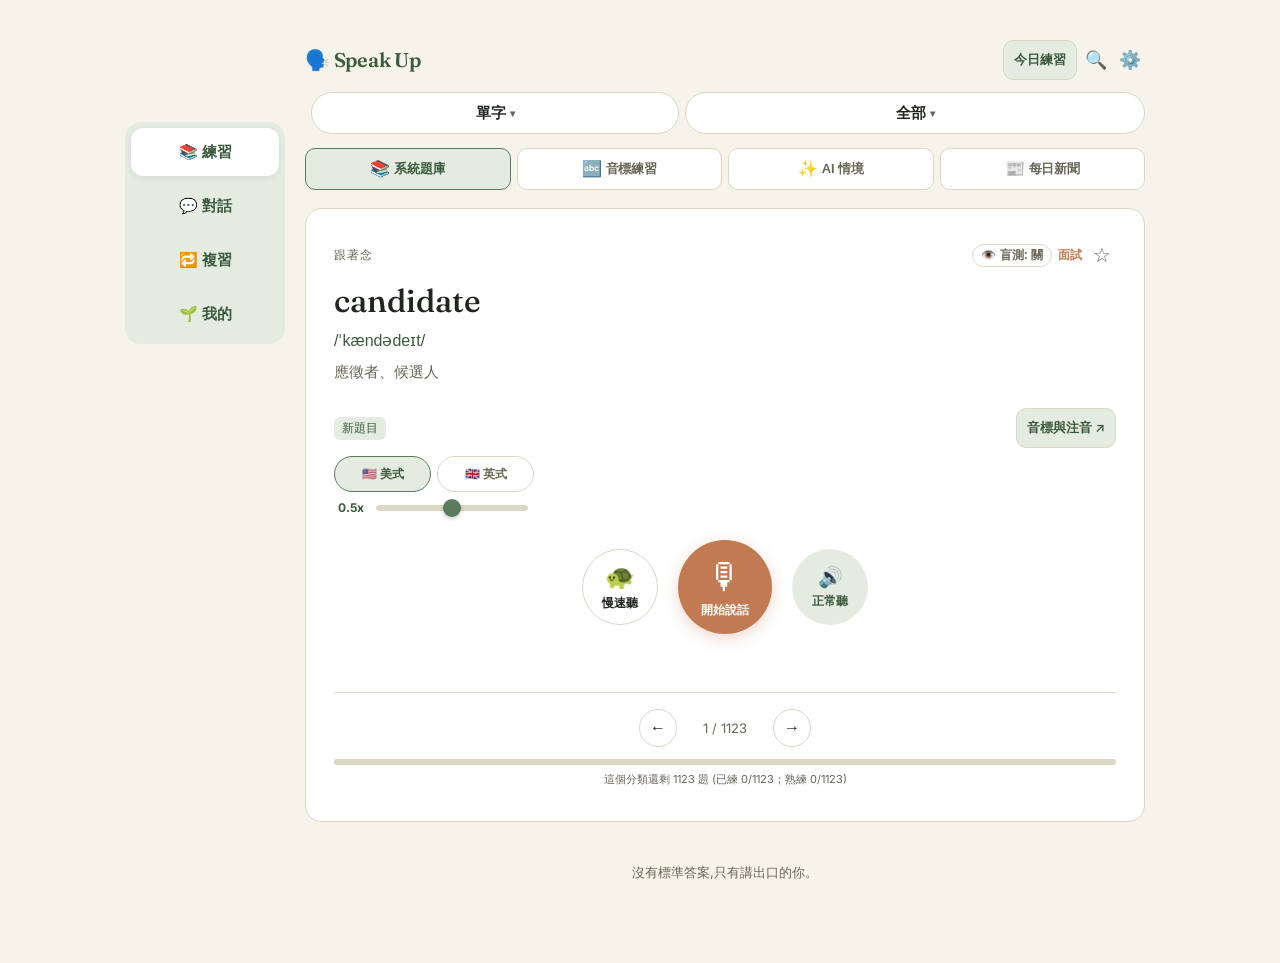
==== index.html @ 43387443 "Add files via upload" ====
<!DOCTYPE html>
<html lang="zh-Hant">
<head>
<meta charset="UTF-8">
<meta name="viewport" content="width=device-width, initial-scale=1.0, viewport-fit=cover">
<meta name="apple-mobile-web-app-capable" content="yes">
<meta name="apple-mobile-web-app-status-bar-style" content="default">
<meta name="apple-mobile-web-app-title" content="Speak Up">
<link rel="apple-touch-icon" href="apple-touch-icon.jpg">
<link rel="icon" href="apple-touch-icon.jpg">
<link rel="manifest" href="manifest.json">
<title>開口練習 Speak Up</title>
<link rel="stylesheet" href="style.css?v=20261011l">
<link rel="stylesheet" href="improvements.css?v=20261011l">
</head>
<body>
<script src="word_bank.js?v=20261011l" charset="utf-8"></script>

<div class="wrap">

  <div id="offlineBanner" style="display:none; background:#fff6e0; color:#8a6d1a; border:1px solid #f0d98a; border-radius:10px; padding:8px 12px; font-size:12px; text-align:center; margin-bottom:10px; line-height:1.4;">
    📡 目前沒有網路連線,可以繼續用「系統題庫」離線練習;AI 情境、每日新聞、實戰對話這幾個功能需要連網才能使用。
  </div>

  <div class="topbar">
    <div class="brand">
      <span>🗣️ Speak Up</span>
      <div style="display:flex; align-items:center; gap:4px;"><button id="todayToggleBtn" class="today-toggle">今日練習</button>
        <button id="searchBtn" style="background:none; border:none; padding:4px; font-size:18px; cursor:pointer; color:var(--muted);" title="搜尋單字或片語">🔍</button>
        <button id="settingsBtn" style="background:none; border:none; padding:4px; font-size:18px; cursor:pointer; color:var(--muted);" title="設定與資料">⚙️</button>
      </div>
    </div>
    <div class="triple-bar">
      <button type="button" class="trigger-btn" id="modeTrigger" style="flex:1.5; padding:0 8px;">
        <span id="modeTriggerText">📚 系統題庫</span><span class="trigger-caret">▾</span>
      </button>
      <button type="button" class="trigger-btn" id="stageTrigger" style="flex:0.9; padding:0 4px;">
        <span id="stageTriggerText">單字</span><span class="trigger-caret">▾</span>
      </button>
      <button type="button" class="trigger-btn" id="catTrigger">
        <span id="catTriggerText">全部</span><span class="trigger-caret">▾</span>
      </button>
    </div>
  </div>

  <nav class="primary-nav" aria-label="主要功能"><button data-section="practice" class="active">📚 練習</button><button data-section="conversation">💬 對話</button><button data-section="review">🔁 複習</button><button data-section="personal">🌱 我的</button></nav>
<section id="dailyHome" class="daily-home" hidden role="dialog" aria-modal="true" aria-labelledby="dailyTitle"><button id="closeDailyBtn" class="sheet-close" aria-label="關閉今日練習">✕</button><div><span class="eyebrow">每天一點，慢慢說得更自在</span><h1 id="dailyTitle">今天，開口 5 分鐘</h1><p id="dailySummary">先複習，再學新句子，最後試著聊一聊。</p></div><div class="daily-actions"><button id="startDailyBtn" class="settings-btn settings-btn-primary">開始今日練習</button><button id="continueBtn" class="settings-btn settings-btn-secondary">繼續上次</button></div><div id="dailySession" role="status" hidden></div></section>
<div id="mainAppContent"><section id="ipaContainer" class="card ipa-container" hidden></section>

  <div class="dropdown-panel" id="modeDropdown">
    <nav class="app-tabs">
      <button class="app-tab active" id="tabGeneral"><span class="tab-icon">📚</span><span class="tab-label">系統題庫</span></button>
      <button class="app-tab" id="tabPhonetics"><span class="tab-icon">🔤</span><span class="tab-label">音標練習</span></button><button class="app-tab" id="tabAI"><span class="tab-icon">✨</span><span class="tab-label">AI 情境</span></button>
      <button class="app-tab" id="tabNews"><span class="tab-icon">📰</span><span class="tab-label">每日新聞</span></button>
      <button class="app-tab" id="tabRoleplay"><span class="tab-icon">💬</span><span class="tab-label">實戰對話</span></button>
      <button class="app-tab" id="tabCompleted"><span class="tab-icon">✅</span><span class="tab-label">練習紀錄</span></button>
      <button class="app-tab" id="tabRandom"><span class="tab-icon">🔁</span><span class="tab-label">隨機抽考</span></button>
      <button class="app-tab" id="tabWeak"><span class="tab-icon">🧠<span class="tab-due-badge" id="weakDueBadge" style="display:none;"></span></span><span class="tab-label">弱點單字</span></button>
      <button class="app-tab" id="tabProgress"><span class="tab-icon">📊</span><span class="tab-label">學習進度</span></button>

      <button class="app-tab" id="tabFavorites"><span class="tab-icon">⭐</span><span class="tab-label">收藏</span></button>
      <button class="app-tab" id="tabReview"><span class="tab-icon">🏺</span><span class="tab-label">語感花室</span></button>
    </nav>
  </div>
  <div class="dropdown-panel" id="stageDropdown">
    <div class="ladder" id="ladder"></div>
    <div class="stage-desc" id="stageDesc"></div>
  </div>
  <div class="dropdown-panel" id="catDropdown">
    <div class="cats" id="cats"></div>
  </div>
  <div class="dropdown-panel" id="searchPanel">
    <input type="text" id="searchInput" placeholder="搜尋單字、片語或中文意思..." style="width:100%; padding:10px 12px; border-radius:10px; border:1px solid var(--line); font-size:14px; font-family:'Inter',sans-serif; background:var(--card); color:var(--ink); box-sizing:border-box;">
    <div id="searchResults" style="margin-top:8px; max-height:280px; overflow-y:auto;"></div>
  </div>

  <div class="ai-actions" id="aiActions" style="display:none;">
    <button class="ai-create-btn" id="openAiModalBtn">＋ 新情境</button>
  </div>

  <div class="roleplay-container card" id="rpContainer" style="display:none; padding: 24px;">
    <div class="rp-setup" id="rpSetup">
      <div style="font-size:14px; margin-bottom:12px; color:var(--muted);">輸入你想練習的對話情境，AI 會開啟話題與你進行語音對談。</div>
      <div style="display:flex; gap:8px; margin-bottom: 16px;">
        <input type="text" id="rpScenarioInput" placeholder="例如：在速食店點餐" style="flex:1; border: 1px solid var(--line); padding:10px; border-radius: 8px; font-family: 'Inter';">
        <button id="rpRandomBtn" style="background:var(--sage-light); border:1px solid var(--line); padding:0 14px; border-radius:8px; cursor:pointer; color:var(--ink);" title="隨機情境">🎲 隨機</button>
      </div>
      <button id="rpStartBtn" style="background:var(--sage); border:none; padding: 12px; border-radius: 8px; color:var(--card); cursor:pointer; width:100%; font-weight: bold; font-size: 14px;">開啟對話</button>
    </div>
    
    <div class="rp-chat" id="rpChat" style="display:none; flex-direction:column; gap:16px;">
      <!-- Chat messages -->
    </div>
    
    <div class="rp-controls" id="rpControls" style="display:none; margin-top:20px; border-top:1px solid var(--line); padding-top:20px; text-align:center;">
      <div style="display:flex; justify-content:space-between; align-items:flex-end; margin-bottom:12px;">
        <button id="rpRestartBtn" style="background:transparent; border:1px solid var(--line); color:var(--muted); padding:6px 10px; border-radius:6px; cursor:pointer; font-size:12px;">↺ 重啟對話</button>
        <button id="rpHintBtn" style="background:var(--sage-light); border:1px solid var(--sage); color:var(--sage-dark); padding:6px 10px; border-radius:6px; cursor:pointer; font-size:12px; font-weight:600;">💡 提示怎麼回</button>
      </div>
      <div id="rpHintBox" style="display:none; margin-bottom:12px; text-align:left; background:var(--card); border:1px dashed var(--sage); border-radius:8px; padding:10px; font-size:13px; color:var(--ink); line-height:1.5;"></div>
      <div id="rpStatus" style="font-size:13px; color:var(--muted); text-align:center; margin-bottom:8px;">請按下麥克風開始說話</div>
      <button class="btn-mic" id="rpRecBtn" style="margin:0 auto;">🎙<span>開始說話</span></button><label class="reply-label" for="rpReplyInput">你的回覆 · 可打字或修改辨識結果</label><textarea id="rpReplyInput" rows="3" placeholder="Type your reply in English..."></textarea><div class="reply-actions"><button id="rpSendBtn" class="settings-btn settings-btn-primary">確認並送出</button><button id="rpRetryBtn" class="settings-btn settings-btn-secondary" hidden>重試上一則</button></div><p class="settings-hint">語音辨識後先確認文字，再送給 AI。教練回饋分析用字、文法與情境。</p>
    </div>
  </div>

  <div class="review-container" id="favoritesContainer" style="display:none;"></div>
  <div class="review-container" id="completedContainer" style="display:none;"></div>
  <div class="review-container" id="reviewContainer" style="display:none;"></div>
  <div class="review-container" id="weakContainer" style="display:none;"></div>
  <div class="review-container" id="progressContainer" style="display:none;"></div>
  
  <div class="card" id="newsContainer" style="display:none; padding:20px;">
    <div style="font-size:16px; font-weight:700; color:var(--sage-dark); margin-bottom:12px; display:flex; justify-content:space-between; align-items:center;">
      <span>📰 BBC 國際頭條</span>
      <button id="refreshNewsBtn" style="background:transparent; border:none; cursor:pointer; font-size:16px;">🔄</button>
    </div>
    <div id="newsList">載入中...</div>
    <div id="newsStatus" style="font-size:12px; color:var(--muted); text-align:center; margin-top:12px;"></div>
  </div>

  <div id="unsupported" class="no-support" style="display:none;">
    這個瀏覽器不支援語音辨識。iPhone 請用 Safari 開啟,Android 請用 Chrome 開啟;你還是可以看內容跟讀練習,只是沒辦法自動比對發音。
  </div>

  <div id="returnBanner" style="display:none; text-align:center; margin-bottom:12px;">
    <button id="returnBtn" class="anim-gentle-in" style="background:var(--sage-light); color:var(--sage-dark); border:1px solid var(--sage); padding:6px 14px; border-radius:999px; font-size:13px; font-weight:600; cursor:pointer; font-family:'Inter', sans-serif;">
      ↩ 回到剛剛的進度
    </button>
  </div>
  <div class="card" id="mainCard">
    <div class="card-content" id="cardContent">
    <div class="target-meta">
      <div class="target-label" id="targetLabel">跟著念</div>
      <div style="display:flex; align-items:center; gap:8px;">
        <button id="blindToggleBtn" style="background:var(--card); border:1px solid var(--line); border-radius:12px; font-size:12px; padding:2px 8px; cursor:pointer; color:var(--muted); font-weight:600;" title="隱藏英文單字">👁️ 盲測: 關</button>
        <div class="target-cat" id="targetCat"></div>
        <button id="favBtn" style="background:none;border:none;cursor:pointer;font-size:20px;color:var(--muted);padding:8px;margin:-8px;line-height:1;min-width:44px;min-height:44px;" title="加入收藏">☆</button>
      </div>
    </div>
    <div class="target" id="target">Loading...</div>
    <div id="inlinePhon" class="inline-phon" role="status"><span id="inlinePhonText"></span><button id="inlinePhonRetry" class="phon-retry-inline" hidden>重試</button></div><div class="target-zh" id="targetZh"></div></div><div class="practice-info-row"><div id="itemLearningState" class="learning-state"></div>

    <button id="openPhonBtn" class="phon-open-btn">音標與注音 ↗</button></div>

    <div class="audio-preferences" style="display:inline-flex; flex-direction:column; gap:10px; margin-bottom:10px; width:100%; max-width:200px;">
      <div class="accent-row" style="margin-bottom:0; width:100%;">
        <button class="accent-btn active" id="accentUS" type="button" style="flex:1;">🇺🇸 美式</button>
        <button class="accent-btn" id="accentUK" type="button" style="flex:1;">🇬🇧 英式</button>
      </div>
      <div style="display:flex; align-items:center; justify-content:space-between; width:100%; padding:0 4px;">
        <span style="font-size:12px; color:var(--sage-dark); font-weight:700; font-family:'Inter'; line-height:1;" id="speedValueDisplay">0.5x</span>
        <input type="range" id="speedSlider" class="styled-slider" min="0.1" max="0.9" step="0.1" value="0.5" title="慢速發音速度" style="flex:1; margin-left:12px; width:auto;">
      </div>
    </div>

    <div class="controls" style="margin-top:16px;">
      <button class="btn-play btn-play-slow" id="slowPlayBtn" title="慢速發音">🐢<span>慢速聽</span></button>
      <button class="btn-mic" id="recBtn" title="點選錄音">🎙<span>開始說話</span></button>
      <button class="btn-play" id="playBtn" title="正常發音">🔊<span>正常聽</span></button>
    </div>
    <div class="live-transcript" id="liveTranscript" role="status" aria-live="polite"></div>

    <div class="result" id="result">
      <div class="result-summary"><span class="you-said">辨識：</span>
      <div class="heard" id="heard"></div></div><div id="resultStatus" class="result-status" role="status"></div><details id="resultDetails" class="result-details"><summary>查看詳情</summary><div class="result-detail-overlay"><section class="practice-sheet" role="dialog" aria-modal="true" aria-labelledby="resultDetailTitle"><div class="sheet-heading"><h2 id="resultDetailTitle">跟讀詳情</h2><button id="closeResultDetails" class="sheet-close" aria-label="關閉跟讀詳情">✕</button></div>
      <p id="detailTranscript" style="font-size:15px;line-height:1.5;overflow-wrap:anywhere"></p><div id="wordDiff" style="margin-top:8px;"></div>
      <div class="feedback" id="feedback" role="status"></div>
      <button id="coachBtn" style="display:none; margin-top:12px; background:var(--sage); color:var(--card); border:none; padding:8px 12px; border-radius:8px; cursor:pointer; font-size:13px; font-weight:600;">✨ 請 AI 教練抓漏</button>
      <div id="coachFeedback" style="display:none; margin-top:12px; font-size:14px; background:var(--card); border:1px solid var(--line); padding:12px; border-radius:10px; color:var(--ink); line-height:1.5;"></div>
      <div id="coachVocabArea" style="display:none; margin-top:8px;"></div></section></div></details>
    </div>

    <div class="quick-nav" id="quickNav">
      <button class="nav-arrow" id="prevBtn" title="上一題">←</button>
      <span class="counter" id="counter"></span>
      <button class="nav-arrow" id="skipBtn" title="下一題">→</button>
    </div>
    <div class="cat-progress-wrap" id="catProgressWrap">
      <div class="cat-progress-bar"><div class="cat-progress-fill" id="catProgressFill"></div></div>
      <div class="cat-progress-label" id="catProgressLabel"></div>
    </div>
  </div>

  <div class="ai-modal-overlay" id="aiModal">
    <div class="ai-modal">
      <button class="ai-modal-close" id="closeAiModalBtn">×</button>
      <h2 style="margin-top:0; color:var(--ai-dark); font-size: 20px;">✨ AI 無限情境生成器</h2>
      <p style="font-size:13px; color:var(--muted); margin-bottom:16px;">利用設定的 Gemini 模型，立刻為你生成專屬的實用對話與單字。</p>
<button class="settings-btn settings-btn-secondary" id="aiSettingsLink">⚙️ 設定 AI 連線</button>
      <div style="display:flex; gap:8px; margin-bottom: 16px;">
        <input type="text" id="aiScenarioInput" placeholder="想練習的情境？例如：在機場跟地勤吵架" style="flex:1; border: 1px solid var(--line); padding:10px; border-radius: 8px; font-family: 'Inter';">
        <button id="aiRandomBtn" style="background:var(--sage-light); border:1px solid var(--line); padding:0 14px; border-radius:8px; cursor:pointer; color:var(--ink);" title="隨機情境">🎲 隨機</button>
      </div>
      <button id="aiGenerateBtn" style="background: linear-gradient(135deg, var(--ai), var(--ai-dark)); border:none; padding: 12px; border-radius: 10px; color:var(--card); cursor:pointer; width:100%; font-weight: bold; font-size: 14px;">🚀 立即生成題目</button>
      <div id="aiStatus" style="margin-top: 12px; font-size: 0.9rem; color: var(--clay); text-align: center;"></div>
    </div>
  </div>
  <details class="add-panel">
    <summary>想加自己的內容?點這裡展開(選填,不影響上面的題庫)</summary>
    <div class="add-body">
      <div class="add-field">
        <label class="add-label" for="customStage">加到哪個階段</label>
        <select id="customStage"></select>
      </div>
      <div class="add-field">
        <label class="add-label" for="customEn">英文</label>
        <input type="text" id="customEn" placeholder="輸入英文,單字會自動查音標">
      </div>
      <div class="add-field">
        <label class="add-label" for="customZh">中文(選填)</label>
        <input type="text" id="customZh" placeholder="留空且已設定AI Key會自動翻譯">
      </div>
      <button id="addBtn" class="add-submit-btn">＋ 加入題庫</button>
      <div id="addStatus" style="font-size:12px; color:var(--muted); margin-top:8px; line-height:1.5; text-align:center;"></div>
    </div>
  </details>

  </div>

  <div id="settingsPage" style="display:none; background:var(--paper); border-radius:16px; padding:20px 18px;">
    <h2 style="margin:0 0 10px; color:var(--sage-dark); font-size:19px;">⚙️ 設定</h2>
    <div class="settings-intro">這裡管理 AI 連線、自訂題庫、備份、同步與提醒。</div>

    <button id="openGuideBtn" class="settings-btn settings-btn-secondary" style="margin-bottom:18px;">📖 快速上手指南</button>

    <div class="settings-group"><div class="settings-card" id="aiConnectionCard"><div class="settings-section-title">✨ AI 連線</div><label for="apiKeyInput">Gemini API Key</label>      <input type="password" id="apiKeyInput" placeholder="輸入你的 Gemini API Key (僅存在本地)" style="width:100%; margin-bottom: 8px; border: 1px solid var(--line); padding:10px; border-radius: 8px; font-family: 'Inter';"><label for="aiModelInput">模型名稱</label><input id="aiModelInput" class="settings-input" value="gemini-3.6-flash"><button id="testAiBtn" class="settings-btn settings-btn-primary">測試連線</button><p id="aiConnectionStatus" class="settings-hint" role="status">金鑰只保存在此瀏覽器，不納入備份或同步。測試只檢查模型存取，不生成內容。</p></div>
      <div class="settings-group-label">資料備份與管理</div>

      <div class="settings-card">
        <div class="settings-section-title">💾 題庫備份</div>
        <button id="exportBtn" class="settings-btn settings-btn-primary">📥 下載 word_bank.js</button>
        <button id="exportCsvBtn" class="settings-btn settings-btn-secondary">🃏 匯出 Anki / Quizlet (.csv)</button>
        <div class="settings-hint">題庫本身的備份，方便搬到別台裝置，或匯入單字卡軟體背誦。</div>
      </div>

      <div class="settings-card">
        <div class="settings-section-title">📝 自訂單字管理</div>
        <button id="openCustomMgmtBtn" class="settings-btn settings-btn-secondary">✏️ 批次編輯／刪除自訂單字 (<span id="customMgmtCount">0</span>)</button>
        <div class="settings-hint">管理你自己用「想加自己的內容」加進來的題目，可以直接改英文／中文／階段，或整批刪除。</div>
      </div>

      <div class="settings-card">
        <div class="settings-section-title">☁️ 完整備份／還原</div>
        <button id="exportBackupBtn" class="settings-btn settings-btn-primary">📦 匯出完整備份 (.json)</button>
        <button id="importBackupBtn" class="settings-btn settings-btn-secondary">📤 匯入備份還原</button>
        <input type="file" id="importBackupFile" accept="application/json,.json" style="display:none;">
        <div class="settings-hint">含收藏、進度與自訂單字；不包含 API Key 或 GitHub Token。換裝置前記得先匯出。⚠️ 匯入會直接覆蓋目前資料，且無法復原。</div>
      </div>
    </div>

    <div class="settings-group">
      <div class="settings-group-label">雲端同步與提醒</div>

      <div class="settings-card">
        <div class="settings-section-title">🔗 GitHub Gist 雲端同步</div>
        <div class="settings-hint" style="margin-top:0; margin-bottom:10px;">
          用你自己的 GitHub 帳號建立一個未公開列出的 Gist 存放備份，就能在多台裝置間同步進度，不用每次手動匯出／匯入檔案。<br>
          請先到<a href="https://github.com/settings/tokens/new?scopes=gist&amp;description=SpeakUp%20Sync" target="_blank" rel="noopener">這裡產生 GitHub Token</a>，記得勾選 <code>gist</code> 權限（要選 classic token，不是 fine-grained token）。
        </div>
        <input type="password" id="ghTokenInput" class="settings-input" placeholder="貼上你的 GitHub Token（僅存在本地瀏覽器）" style="margin-bottom:8px;">
        <div id="ghGistIdRow" style="font-size:12px; color:var(--muted); margin-bottom:8px; display:none; flex-direction:column; gap:4px;">
          <span>目前綁定的 Gist ID (可修改以綁定至其他裝置)：</span>
          <input type="text" id="ghGistIdInput" class="settings-input" style="font-size:11px; padding:4px 8px; font-family:monospace;" placeholder="若留空，上傳時將建立新 Gist">
        </div>
        <div class="settings-btn-row" style="margin-bottom:8px;">
          <button id="ghUploadBtn" class="settings-btn settings-btn-primary">⬆️ 上傳目前進度</button>
          <button id="ghDownloadBtn" class="settings-btn settings-btn-secondary">⬇️ 下載雲端還原</button>
        </div>
        <div class="settings-toggle-row" style="margin-bottom:8px;">
          <div>
            <div class="settings-toggle-row-title">🔁 自動定期同步</div>
            <div class="settings-toggle-row-hint">開啟後，這個分頁留在背景時每 5 分鐘自動同步一次，切換回分頁時也會同步一次。</div>
          </div>
          <button id="ghAutoSyncToggle" class="settings-toggle-btn">關</button>
        </div>
        <div id="ghSyncStatus" style="font-size:12px; color:var(--muted); text-align:center; min-height:16px;"></div>
      </div>

      <div class="settings-card">
        <div class="settings-section-title">🔔 每日練習提醒</div>
        <div style="display:flex; align-items:center; gap:10px; margin-bottom:8px;">
          <button id="reminderToggleBtn" class="settings-btn settings-btn-secondary" style="flex:1;">🔕 提醒：關</button>
          <input type="time" id="reminderTimeInput" value="20:00" style="border:1px solid var(--line); padding:10px; border-radius:8px; font-family:'Inter'; color:var(--ink); background:var(--card);">
        </div>
        <div id="reminderStatus" class="settings-hint" style="margin-top:0;"></div>
      </div>
    </div>

    <div class="settings-group">
      <div class="settings-group-label">危險操作</div>
      <div class="settings-card">
        <div class="settings-section-title danger">🗑️ 清除資料</div>
        <button id="clearDataBtn" class="settings-btn settings-btn-danger">清除所有學習紀錄與單字</button>
        <div class="settings-hint">⚠️ 動作無法復原，建議先在上方匯出完整備份再清除。</div>
      </div>
    </div>

    <div class="settings-close-wrap">
      <button id="closeSettingsBtn" class="settings-close-btn">✕</button>
    </div>
  </div>


  <div class="ai-modal-overlay" id="guideModal">
    <div class="ai-modal">
      <button class="ai-modal-close" id="guideCloseBtn">×</button>
      <h2 style="margin-top:0; color:var(--sage-dark); font-size: 20px;">📖 快速上手指南</h2>
      <div style="font-size:13px; color:var(--ink); line-height:1.7;">
        <strong style="color:var(--sage-dark);">1. 📚 系統題庫與自然發音</strong><br>
        內建 15 大主題、超過 700 筆對話與單字題庫。系統會自動顯示「英文拼法」與「注音近似」兩種對照拼寫（大字/深色代表重音節），並支援自由切換美式/英式口音，跟著聲音唸就對了！<br><br>

        <strong style="color:var(--sage-dark);">2. 🧠 弱點單字本與間隔複習</strong><br>
        系統會依照你每次唸的分數自動排定「下次該複習的時間」(講得不好會提早重考,講得好會拉長間隔)。點選「隨機抽考」時,真正到期、講得不順的題目會優先出現;點選「弱點單字」則能直接看到目前所有還沒克服的題目清單,一鍵跳過去複習。<br><br>

        <strong style="color:var(--sage-dark);">3. 🏺 語感花室與成就分享</strong><br>
        每天登入練習就能為你的專屬盆栽澆水，連續學習還會長出不同品種的花朵與特效。你還可以一鍵將「語感花室」或「本週學習週報」生成精美的專屬小卡下載，與朋友分享你的學習成就！<br><br>

        <strong style="color:var(--sage-dark);">4. ✨ 解鎖 AI 情境與對話教練</strong><br>
        前往 Google AI Studio 免費申請 Gemini API Key，並在「✨ AI 情境」視窗中貼上，即可解鎖「自訂情境生成」、「BBC 新聞每日對話」與「麥克風實戰角色扮演 (Roleplay)」的強大功能！<br><br>

        <strong style="color:var(--sage-dark);">5. 🔗 GitHub Gist 雲端同步</strong><br>
        在設定裡貼上自己的 GitHub Token,就能把學習進度上傳到一個取得網址者仍可查看的未公開列出的 Gist,在另一台裝置貼上同一組 Token 後按「下載雲端還原」即可同步過去,不用再手動傳檔案。<br><br>

        <strong style="color:var(--sage-dark);">6. 🔔 每日練習提醒</strong><br>
        在設定裡開啟提醒並選好時間,只要當天還沒開口練習,系統就會跳出通知提醒你。提醒需要瀏覽器分頁或已安裝的 App 留在背景執行才會跳出來,完全關閉瀏覽器是收不到的——這是純前端網站(沒有後端伺服器)能做到的極限。<br><br>

        <strong style="color:var(--sage-dark);">7. 🔒 隱私安全與跨平台支援</strong><br>
        API Key 儲存在本機瀏覽器；使用 AI 時，輸入內容會送至 Google Gemini。啟用 Gist 同步後，學習資料會上傳至 GitHub。語音辨識支援依瀏覽器與裝置而異；實戰對話亦提供文字輸入。備份與雲端同步不含金鑰。
      </div>
    </div>
  </div>

  <div class="ai-modal-overlay" id="syncConflictModal">
    <div class="ai-modal" style="max-width:420px;">
      <h2 style="margin-top:0; color:var(--danger); font-size: 19px;">⚠️ 同步發現衝突</h2>
      <div style="font-size:13px; color:var(--ink); line-height:1.6; margin-bottom:14px;">
        這台裝置跟雲端 Gist 上的進度都有新的變動(可能是在別台裝置練習過),直接互相覆蓋會遺失資料。<br><br>
        <span id="syncConflictDetail" style="color:var(--muted); font-size:12px;"></span>
      </div>
      <button id="syncConflictMergeBtn" style="width:100%; background:var(--sage); border:none; padding:12px; border-radius:10px; color:var(--card); cursor:pointer; font-weight:bold; font-size:14px; margin-bottom:8px;">🔀 自動合併(推薦)</button>
      <button id="syncConflictLocalBtn" style="width:100%; background:var(--card); border:1px solid var(--line); padding:12px; border-radius:10px; color:var(--ink); cursor:pointer; font-weight:bold; font-size:14px; margin-bottom:8px;">📱 使用這台裝置的版本(覆蓋雲端)</button>
      <button id="syncConflictRemoteBtn" style="width:100%; background:var(--card); border:1px solid var(--line); padding:12px; border-radius:10px; color:var(--ink); cursor:pointer; font-weight:bold; font-size:14px; margin-bottom:8px;">☁️ 使用雲端的版本(覆蓋這台裝置)</button>
      <div style="font-size:11px; color:var(--muted); line-height:1.4;">🔀 自動合併會把兩邊的練習紀錄、收藏、自訂單字都保留下來(同一題以較新的練習時間為準),通常是最安全的選擇。</div>
    </div>
  </div>

  <div class="ai-modal-overlay" id="customMgmtModal">
    <div class="ai-modal" style="max-width:480px;">
      <button class="ai-modal-close" id="customMgmtCloseBtn">×</button>
      <h2 style="margin-top:0; color:var(--sage-dark); font-size: 19px;">✏️ 自訂單字管理</h2>
      <div style="display:flex; align-items:center; gap:8px; margin-bottom:10px; font-size:13px;">
        <label style="display:flex; align-items:center; gap:6px; cursor:pointer; flex:1;">
          <input type="checkbox" id="customMgmtSelectAll">
          <span>全選</span>
        </label>
        <button id="customMgmtDeleteSelBtn" style="background:var(--danger-bg); border:1px solid var(--danger-border); color:var(--danger); padding:8px 12px; border-radius:8px; cursor:pointer; font-size:12px; font-weight:700;">🗑️ 刪除已選 (<span id="customMgmtSelCount">0</span>)</button>
      </div>
      <div id="customMgmtList" style="max-height:50vh; overflow-y:auto; display:flex; flex-direction:column; gap:8px;"></div>
      <div id="customMgmtEmpty" style="display:none; text-align:center; color:var(--muted); font-size:13px; padding:20px 0;">還沒有自訂單字。</div>
      <div style="font-size:11px; color:var(--muted); margin-top:10px; line-height:1.4;">改英文/中文欄位後離開輸入框就會自動存檔;改「階段」會直接把題目搬到該階段。</div>
    </div>
  </div>

  <footer>沒有標準答案,只有講出口的你。</footer>
</div>

<div id="phonModal" class="practice-overlay" hidden><section class="practice-sheet" role="dialog" aria-modal="true" aria-labelledby="phonModalTitle"><div class="sheet-heading"><h2 id="phonModalTitle">發音提示</h2><button id="closePhonBtn" class="sheet-close" aria-label="關閉發音提示">✕</button></div><p id="phonStatus" role="status"></p><div class="phon-block" id="phonBlock" >
      <div class="phon-cols">
        <div class="phon-col">
          <div class="phon-label">🔤 英文拼法</div>
          <div class="phon-visual" id="phonVisual"></div>
        </div>
        <div class="phon-col">
          <div class="phon-label">ㄅㄆ 注音近似</div>
          <div class="phon-visual phon-zhuyin" id="phonZhuyin"></div>
        </div>
      </div>
      <div class="phon-hint">大字／深色 = 重音節・注音為近似發音，部分英文特有音（如 th、v）無法完全對應，僅供輔助參考</div>
      <div class="phon-raw-row" id="phonRawRow"></div>
    </div><button id="retryPhonBtn" class="settings-btn settings-btn-secondary">重新查詢音標</button><p class="settings-hint">注音只提供近似提示；請搭配例字聲音，留意英文特有音。</p></section></div>
<script src="phonetics-data.js?v=20261011l"></script>
<script src="helpers.js?v=20261011l"></script>
<script src="app.js?v=20261011l"></script>
<script src="enhancements.js?v=20261011l"></script>
<script src="iphone.js?v=20261011l"></script>
<script src="practice-polish.js?v=20261011l"></script>
</body>
</html>
---- style.css ----
@import url('https://fonts.googleapis.com/css2?family=Fraunces:opsz,wght@9..144,400;9..144,500;9..144,600&family=Inter:wght@400;500;600&display=swap');

  :root{
    --ink:#20261f;
    --paper:#f6f3ea;
    --card:#ffffff;
    --sage:#5c7a5e;
    --sage-dark:#3c5a3e;
    --sage-light:#e4ebe0;
    --clay:#c17a52;
    --clay-light:#f3e2d5;
    --line:#dcd6c4;
    --muted:#8a8577;
    --ai:#8c5f8a;
    --ai-dark:#6b4569;
    --warn-text:#8a4a26;
    --danger:#e74c3c;
    --danger-bg:#fceceb;
    --danger-border:#f5b7b1;
  }
  @media (prefers-color-scheme: dark) {
    :root {
      --ink: #e8ede5;
      --paper: #161815;
      --card: #20241f;
      --sage: #7da080;
      --sage-dark: #a8cdab;
      --sage-light: #2c362d;
      --clay: #d6956e;
      --clay-light: #4a3020;
      --line: #373e35;
      --muted: #8b968a;
      --ai: #c494c2;
      --ai-dark: #e8bce6;
      --warn-text: #f0c9a8;
      --danger: #ff6b5c;
      --danger-bg: #3a2321;
      --danger-border: #6b3934;
    }
  }
  *{box-sizing:border-box;-webkit-tap-highlight-color:transparent;}

  /* -- 通用按壓回饋:大部分按鈕本來完全沒有按下去的感覺,加一個輕微縮放,
     已經自己定義過 :active 效果的(像麥克風鍵、左右箭頭)優先權比較高,不受影響 --
     階段/分類選項跟搜尋結果其實是 div 不是 button,原本完全沒有按壓回饋,一併補上 */
  button, .clickable-word, .review-item, .app-tab, .trigger-btn, .rung, .cat-pill, .search-result-item {
    transition: transform 0.12s ease, background-color 0.15s, color 0.15s, border-color 0.15s;
  }
  button:active, .rung:active, .cat-pill:active, .search-result-item:active,
  .clickable-word:active, .review-item:active { transform: scale(0.96); }
  html{ -webkit-text-size-adjust:100%; }
  body{
    margin:0;
    background:var(--paper);
    color:var(--ink);
    font-family:'Inter',sans-serif;
    line-height:1.6;
    transition: background-color 0.2s, color 0.2s;
  }
  input, select, textarea {
    font-size: 16px !important; /* Prevent iOS Safari auto-zoom */
    background: var(--card);
    color: var(--ink);
    border: 1px solid var(--line);
  }
  input::placeholder, textarea::placeholder { color: var(--muted); opacity: 0.7; }
  input:focus, select:focus, textarea:focus { outline:none; border-color:var(--sage); }
  .wrap{
    max-width:720px;margin:0 auto;
    padding:40px 20px calc(80px + env(safe-area-inset-bottom));
    padding-left:calc(20px + env(safe-area-inset-left));
    padding-right:calc(20px + env(safe-area-inset-right));
  }

  .topbar{
    display:flex;flex-direction:column;gap:12px;
    margin-bottom:14px;
  }
  .brand{
    font-family:'Fraunces',serif;font-weight:600;letter-spacing:-.01em;
    font-size:20px;color:var(--sage-dark);white-space:nowrap;flex-shrink:0;
    display:flex; align-items:center; justify-content: space-between; width: 100%;
  }
  .triple-bar{
    display:flex;flex:1;min-width:0;
  }
  .trigger-btn{
    flex:1;min-width:0;min-height:42px; white-space:nowrap; overflow:hidden;
    display:flex;align-items:center;justify-content:center;gap:4px;
    padding:0 10px;border-radius:999px;
    border:1px solid var(--line);background:var(--card);
    font-family:'Inter',sans-serif;font-size:14.5px;font-weight:700;color:var(--ink);
    cursor:pointer;-webkit-user-select:none;user-select:none;
    transition: flex .45s cubic-bezier(0.22, 1, 0.36, 1),
                padding .45s cubic-bezier(0.22, 1, 0.36, 1),
                margin .45s cubic-bezier(0.22, 1, 0.36, 1),
                opacity .35s ease,
                border-color .15s, background-color .15s, color .15s;
  }
  .trigger-btn + .trigger-btn { margin-left: 6px; }
  .trigger-btn:hover{border-color:var(--sage);}
  .trigger-btn.open{background:var(--sage);color:#fff;border-color:var(--sage);}
  .trigger-btn span:first-child{overflow:hidden;text-overflow:ellipsis;white-space:nowrap;}
  .trigger-caret{font-size:10px;flex-shrink:0;transition:transform .2s;opacity:.7;}
  .trigger-btn.open .trigger-caret{transform:rotate(180deg);}
  /* 用來「收起」階段/分類按鈕:保留在版面裡但寬度歸零,而不是 display:none 瞬間消失,
     這樣旁邊的按鈕才能跟著平滑地一起變寬/變窄,而不是卡一下瞬間跳過去。 */
  .trigger-btn.trigger-collapsed{
    flex: 0 0 0px !important; width: 0 !important; max-width: 0 !important; min-width: 0 !important;
    opacity: 0 !important; pointer-events: none;
    padding-left: 0 !important; padding-right: 0 !important; 
    margin-left: 0 !important; margin-right: 0 !important;
    border: none !important;
  }
  .dropdown-panel{
    display:none;margin-bottom:6px;padding:12px;
    background:var(--sage-light);border-radius:14px;
  }
  .dropdown-panel.open{display:block;animation: gentleIn 0.5s cubic-bezier(0.22, 1, 0.36, 1) forwards;}
  .dropdown-panel .app-tabs{margin-bottom:0;}
  .dropdown-panel .ladder{margin:0 0 8px;}
  .dropdown-panel .stage-desc{margin-bottom:0;}
  .dropdown-panel .cats{margin-bottom:0;}
  .search-result-item{transition:background .12s;}
  .search-result-item:hover{background:var(--card);}

  .app-tabs {
    display: flex; gap: 4px; padding: 4px 4px 8px 4px;
    background: var(--sage-light); border-radius: 12px;
    overflow-x: auto; 
    -webkit-overflow-scrolling: touch;
  }
  .app-tabs::-webkit-scrollbar {
    height: 6px;
  }
  .app-tabs::-webkit-scrollbar-track {
    background: transparent; 
  }
  .app-tabs::-webkit-scrollbar-thumb {
    background: rgba(139, 156, 142, 0.4); 
    border-radius: 10px;
  }
  .app-tab {
    flex: 0 0 auto; height: 58px; padding: 2px 10px; border: none; background: transparent;
    border-radius: 10px; font-weight: 600; color: var(--muted);
    cursor: pointer; transition: all 0.2s; line-height: 1.1;
    display: flex; flex-direction: column; align-items: center; justify-content: center;
    text-align: center; gap: 1px; box-sizing: border-box;
    -webkit-user-select: none; user-select: none;
  }
  .app-tab.active { background: var(--card); color: var(--sage-dark); box-shadow: 0 2px 8px rgba(0,0,0,0.1); }
  .app-tab { position: relative; }
  .tab-icon { font-size: 26px; line-height: 1; position: relative; }
  .tab-label { font-size: 17px; font-weight: 700; letter-spacing: -0.01em; }
  .tab-due-badge{
    position:absolute; top:-4px; right:-8px; min-width:16px; height:16px; padding:0 4px;
    background:var(--danger); color:#fff; border-radius:999px; font-size:10px; font-weight:800;
    display:flex; align-items:center; justify-content:center; line-height:1; box-sizing:border-box;
  }

  .review-container{ margin-bottom:20px; }
  details.review-group{ margin-bottom:16px; background:var(--card); border:1px solid var(--line); border-radius:12px; padding:4px 14px; }
  details.review-group summary{
    font-size:14px; font-weight:700; color:var(--sage-dark); padding:12px 0;
    display:flex; justify-content:space-between; align-items:center;
    cursor: pointer; list-style: none; -webkit-user-select: none; user-select: none;
  }
  details.review-group summary::-webkit-details-marker { display: none; }
  .review-group-title-left { display:flex; align-items:center; gap:8px; }
  .review-group-title-left::before {
    content: '▶'; font-size: 10px; color:var(--muted); transition: transform 0.2s; display:inline-block;
  }
  details.review-group[open] .review-group-title-left::before { transform: rotate(90deg); }
  .review-group-items { padding-top:4px; padding-bottom:12px; border-top:1px dashed var(--line); margin-top:4px; }
  .review-group-count{ color:var(--muted); font-weight:500; font-size:13px; }
  .review-item{
    background:var(--card); border:1px solid var(--line); border-radius:10px;
    padding:12px 14px; margin-bottom:8px; cursor:pointer; transition:all .15s;
    display:flex; justify-content:space-between; align-items:center; gap:10px;
  }
  .review-item:hover{ border-color:var(--sage); }
  .review-item-en{ font-weight:600; font-size:14px; }
  .review-item-zh{ font-size:12px; color:var(--muted); margin-top:2px; }

  /* Blind Mode */
  #target.blind {
    color: transparent;
    text-shadow: 0 0 12px rgba(89, 106, 92, 0.4);
    cursor: pointer;
    transition: text-shadow 0.3s, color 0.3s;
  }
  #target.blind:hover {
    text-shadow: 0 0 8px rgba(89, 106, 92, 0.5);
  }
  #target.blind.revealed {
    color: var(--ink);
    text-shadow: none;
    cursor: default;
  }

  .news-item {
    background: var(--card); border: 1px solid var(--line); border-radius: 10px;
    padding: 14px; margin-bottom: 12px; cursor: pointer; transition: all 0.15s;
  }
  .news-item:hover { border-color: var(--sage); }
  .news-title { font-size: 15px; font-weight: 700; color: var(--ink); margin-bottom: 6px; line-height:1.4; }
  .news-desc { font-size: 13px; color: var(--muted); line-height: 1.5; display:-webkit-box; -webkit-line-clamp:2; -webkit-box-orient:vertical; overflow:hidden;}
  .review-empty{
    text-align:center; color:var(--muted); font-size:14px; padding:40px 20px;
  }

  .ai-actions { margin-bottom: 16px; }
  .ai-create-btn {
    width: 100%; padding: 14px; border-radius: 12px; border: 2px dashed var(--ai);
    background: rgba(140,95,138,0.06); color: var(--ai-dark); font-weight: bold; font-size: 14px;
    cursor: pointer; transition: all 0.2s;
  }
  .ai-create-btn:hover { background: rgba(140,95,138,0.12); }
  
  .ai-modal-overlay {
    position: fixed; top: 0; left: 0; right: 0; bottom: 0; background: rgba(0,0,0,0.6);
    display: none; justify-content: center; align-items: flex-start; z-index: 1000;
    backdrop-filter: blur(4px);
    overflow-y: auto; -webkit-overflow-scrolling: touch;
    padding: 40px 16px;
  }
  .ai-modal-overlay.show { display: flex; }
  .ai-modal {
    background: var(--card); width: 90%; max-width: 400px; padding: 24px;
    border-radius: 16px; box-shadow: 0 10px 25px rgba(0,0,0,0.2); position: relative;
    margin: auto;
  }
  .ai-modal-close {
    position: absolute; top: 12px; right: 16px; background: none; border: none;
    font-size: 24px; cursor: pointer; color: var(--muted);
  }

  .ladder{
    display:flex;gap:6px;margin:16px 0 10px;
  }
  .rung{
    flex:1;padding:12px 6px;text-align:center;border-radius:10px;
    border:1px solid var(--line);background:var(--card);
    font-size:13px;font-weight:600;color:var(--muted);cursor:pointer;
    transition:all .2s;
  }
  .rung.active{
    background:var(--sage);color:#fff;border-color:var(--sage);
  }

  .stage-desc{
    font-size:13px;color:var(--muted);margin-bottom:10px;padding-left:2px;
  }

  .cats{
    display:flex;gap:8px;margin-bottom:14px;
    overflow-x:auto; padding-bottom:8px; flex-wrap:nowrap;
    -webkit-overflow-scrolling:touch;
  }
  .cats::-webkit-scrollbar { height: 6px; }
  .cats::-webkit-scrollbar-track { background: transparent; }
  .cats::-webkit-scrollbar-thumb { background: rgba(139, 156, 142, 0.4); border-radius: 10px; }
  .cat-pill{
    flex-shrink:0;min-height:38px;display:flex;align-items:center;
    padding:0 16px;border-radius:999px;border:1px solid var(--line);
    background:var(--card);font-size:13px;color:var(--muted);cursor:pointer;
    font-weight:500;transition:all .15s;
  }
  .cat-pill.active{background:var(--clay);color:#fff;border-color:var(--clay);}

  .card{
    background:var(--card);border:1px solid var(--line);border-radius:16px;
    padding:32px 28px;margin-bottom:20px;
  }

  .target-meta{display:flex;justify-content:space-between;align-items:center;margin-bottom:10px;}
  .target-label{font-size:12px;letter-spacing:.08em;text-transform:uppercase;color:var(--muted);}
  .target-cat{font-size:12px;color:var(--clay);font-weight:600;}
  .target{
    font-family:'Fraunces',serif;font-size:clamp(24px, 6.5vw, 32px);font-weight:500;
    color:var(--ink);margin-bottom:6px;line-height:1.4;
  }
  .clickable-word {
    cursor: pointer;
    transition: color 0.15s;
    border-bottom: 1px dashed transparent;
  }
  .clickable-word:hover {
    color: var(--sage);
    border-bottom: 1px dashed var(--sage);
  }
  .target-zh{color:var(--muted);font-size:15px;margin-bottom:24px;}

  .phon-block{margin:-8px 0 22px;background:var(--sage-light);border-radius:12px;padding:14px 16px;}
  .phon-cols{display:flex;gap:16px;flex-wrap:wrap;}
  .phon-col{flex:1 1 120px;min-width:0;}
  .phon-col + .phon-col{border-left:1px dashed rgba(92,122,94,0.25);padding-left:16px;}
  .phon-label{font-size:11px;letter-spacing:.05em;color:var(--sage-dark);margin-bottom:8px;font-weight:700;text-transform:uppercase;}
  .phon-visual{font-family:'Fraunces',serif;font-size:15px;color:var(--sage-dark);letter-spacing:.04em;line-height:1.8;word-break:break-word;}
  .phon-visual .syl{transition:all .15s;text-transform:lowercase;}
  .phon-visual .syl.stressed{
    font-size:19px;font-weight:700;color:var(--clay);text-transform:uppercase;
    background:rgba(193,122,82,0.1);border-radius:4px;padding:0 2px;
  }
  .phon-visual .syl.secondary{font-size:16px;font-weight:600;color:var(--sage-dark);}
  .phon-visual .dot{color:var(--muted);padding:0 3px;font-size:13px;font-weight:400;opacity:0.7;}
  .phon-visual.phon-zhuyin{font-family:'Inter',sans-serif;letter-spacing:.06em;}
  .phon-visual.phon-zhuyin .syl.stressed{text-transform:none;}
  .phon-hint{font-size:10.5px;color:var(--muted);margin-top:10px;line-height:1.4;}
  .phon-raw-row{font-size:11px;color:var(--muted);margin-top:8px;font-family:'Inter',sans-serif;border-top:1px dashed rgba(92,122,94,0.2);padding-top:6px;}

  .accent-row{display:flex;gap:6px;margin-bottom:2px;}
  .accent-btn{
    font-family:'Inter',sans-serif;font-size:12px;font-weight:600;
    border-radius:999px;border:1px solid var(--line);background:var(--card);
    min-height:36px;padding:0 14px;cursor:pointer;color:var(--muted);
    -webkit-user-select:none;user-select:none;
  }
  .accent-btn.active{background:var(--sage-light);color:var(--sage-dark);border-color:var(--sage);}

  .controls {
    display: flex; justify-content: center; align-items: center; gap: 20px;
    margin: 16px 0 16px;
  }
  .btn-mic {
    width: 84px; height: 84px; border-radius: 50%;
    background: var(--clay); color: #fff; border: none;
    font-size: 36px; cursor: pointer; display: flex; align-items: center; justify-content: center;
    box-shadow: 0 4px 15px rgba(193,122,82,0.3); transition: all 0.2s; padding: 0;
  }
  .btn-mic:hover { transform: scale(1.05); }
  .btn-mic:active { transform: scale(0.95); }
  .btn-mic.recording {
    background: #e63946; box-shadow: 0 0 0 0 rgba(230,57,70,0.5);
    animation: pulse-rec-new 1.2s ease-in-out infinite;
  }
  @keyframes pulse-rec-new {
    0%, 100% { box-shadow: 0 0 0 0 rgba(230,57,70,0.5); }
    50% { box-shadow: 0 0 0 16px rgba(230,57,70,0); }
  }
  @keyframes bounce-down {
    0%, 100% { transform: translateY(0); }
    50% { transform: translateY(3px); }
  }
  @keyframes milestoneFall {
    0% { transform: translateY(0) translateX(0) rotate(0deg); opacity:1; }
    100% { transform: translateY(110vh) translateX(var(--drift,0px)) rotate(360deg); opacity:0; }
  }
  @keyframes milestonePop {
    0% { opacity:0; transform:translate(-50%,-50%) scale(0.6); }
    15% { opacity:1; transform:translate(-50%,-50%) scale(1.05); }
    25% { transform:translate(-50%,-50%) scale(1); }
    82% { opacity:1; transform:translate(-50%,-50%) scale(1); }
    100% { opacity:0; transform:translate(-50%,-58%) scale(1); }
  }
  @keyframes rareGlow {
    0%, 100% { filter:drop-shadow(0 0 2px gold) drop-shadow(0 0 4px rgba(255,215,0,0.6)); }
    50% { filter:drop-shadow(0 0 5px gold) drop-shadow(0 0 9px rgba(255,215,0,0.85)); }
  }
  .btn-play {
    width: 50px; height: 50px; border-radius: 50%;
    background: var(--sage-light); color: var(--sage-dark); border: none;
    font-size: 20px; cursor: pointer; display: flex; align-items: center; justify-content: center;
    transition: all 0.2s; padding: 0;
  }
  .btn-play:hover { background: var(--sage); color: var(--paper); }
  .btn-play-slow { background: var(--card); color: var(--ink); font-size: 24px; border: 1px solid var(--line); }
  .btn-play-slow:hover { background: var(--sage-light); color: var(--sage-dark); }
  
  .styled-slider {
    -webkit-appearance: none;
    height: 6px;
    background: var(--line);
    border-radius: 4px;
    outline: none;
    transition: background 0.2s;
  }
  .styled-slider::-webkit-slider-thumb {
    -webkit-appearance: none;
    appearance: none;
    width: 18px;
    height: 18px;
    border-radius: 50%;
    background: var(--sage);
    cursor: pointer;
    box-shadow: 0 2px 4px rgba(0,0,0,0.2);
  }
  .styled-slider::-moz-range-thumb {
    width: 18px;
    height: 18px;
    border-radius: 50%;
    background: var(--sage);
    cursor: pointer;
    box-shadow: 0 2px 4px rgba(0,0,0,0.2);
    border: none;
  }

  .quick-nav{
    display:flex;align-items:center;justify-content:center;gap:16px;
    margin-top:20px;padding-top:16px;border-top:1px solid var(--line);
  }
  .nav-arrow{
    width:38px;height:38px;border-radius:50%;
    border:1px solid var(--line);background:var(--card);color:var(--ink);
    font-size:16px;cursor:pointer;display:flex;align-items:center;justify-content:center;
    transition:all .15s;-webkit-user-select:none;user-select:none;padding:0;
  }
  .nav-arrow:hover{border-color:var(--sage);color:var(--sage-dark);}
  .nav-arrow:active{transform:scale(.92);}
  .quick-nav .counter{font-size:13px;color:var(--muted);min-width:64px;text-align:center;}
  #recBtn{touch-action:none;-webkit-user-select:none;user-select:none;}

  .live-transcript{
    margin-top:10px;font-size:14px;color:var(--muted);font-style:italic;
    min-height:22px;transition:opacity .2s;
  }
  .live-transcript:empty{opacity:0;}
  .live-transcript:not(:empty){opacity:1;}

  .result{
    margin-top:20px;padding-top:20px;border-top:1px solid var(--line);
    display:none;
  }
  .result.show{display:block;}
  .you-said{font-size:12px;letter-spacing:.08em;text-transform:uppercase;color:var(--muted);margin-bottom:8px;}
  .heard{font-size:18px;margin-bottom:14px;}
  .feedback{
    font-size:14px;padding:12px 16px;border-radius:10px;
    background:var(--sage-light);color:var(--sage-dark);
  }
  .feedback.retry{background:var(--clay-light);color:var(--warn-text);}

  .counter{font-size:13px;color:var(--muted);}
  .skip{background:none;border:none;color:var(--muted);text-decoration:underline;padding:4px;font-weight:400;}

  details.add-panel{
    margin-top:28px;background:var(--card);border:1px solid var(--line);
    border-radius:14px;padding:14px 18px;
  }
  details.add-panel summary{
    cursor:pointer;font-size:13px;font-weight:600;color:var(--sage-dark);
    list-style:none;-webkit-user-select:none;user-select:none;
    display:flex;align-items:center;gap:6px;
  }
  details.add-panel summary::before{content:'✎';font-size:13px;}
  details.add-panel summary::-webkit-details-marker{display:none;}
  .add-body{
    margin-top:14px;padding-top:14px;border-top:1px dashed var(--line);
    display:flex;flex-direction:column;gap:12px;
  }
  .add-field{display:flex;flex-direction:column;gap:5px;}
  .add-label{font-size:12px;color:var(--muted);font-weight:600;}
  .add-field input, .add-field select{
    width:100%;padding:10px 12px;border-radius:10px;
  }
  .add-submit-btn{
    margin-top:2px;padding:12px;border:none;border-radius:10px;
    background:var(--sage);color:#fff;font-weight:700;font-size:14px;
    cursor:pointer;transition:background .15s;
  }
  .add-submit-btn:hover{background:var(--sage-dark);}
  .add-submit-btn:disabled{opacity:.7;cursor:default;}

  .mobile-note{
    background:var(--sage-light);color:var(--sage-dark);padding:14px 18px;
    border-radius:12px;font-size:13px;margin-bottom:20px;display:none;
  }
  .no-support{
    background:var(--clay-light);color:var(--warn-text);padding:16px 20px;
    border-radius:12px;font-size:14px;margin-bottom:24px;
  }

  .mobile-note{
    background:var(--sage-light);color:var(--sage-dark);padding:14px 18px;
    border-radius:12px;font-size:13px;margin-bottom:20px;display:none;
  }
  .no-support{
    background:var(--clay-light);color:var(--warn-text);padding:16px 20px;
    border-radius:12px;font-size:14px;margin-bottom:24px;
  }

  .msg-sys{text-align:center;color:var(--muted);font-size:12px;margin-bottom:12px;}
  .msg-user{background:var(--sage-light);color:var(--ink);align-self:flex-end;border-radius:12px 12px 0 12px;padding:12px 16px;max-width:85%;font-size:15px;line-height:1.4;}
  .msg-ai{background:var(--card);color:var(--ink);border:1px solid var(--line);align-self:flex-start;border-radius:12px 12px 12px 0;padding:12px 16px;max-width:85%;font-size:15px;line-height:1.4;}
  .msg-tip { font-size: 12px; color: var(--muted); opacity: 0.8; margin-top: 6px; border-top: 1px dashed var(--line); padding-top: 6px; }
  .rp-chat { max-height: 55vh; overflow-y: auto; -webkit-overflow-scrolling: touch; display:flex; flex-direction:column; gap:16px; }
  .rp-chat::-webkit-scrollbar{width:6px;}
  .fav-remove-btn { touch-action: manipulation; -webkit-tap-highlight-color: transparent; }

  footer{text-align:center;color:var(--muted);font-size:13px;margin-top:40px;}

  /* Animations */
  .anim-fade-in { animation: fadeIn 0.4s ease-out forwards; }
  .anim-fade-out { animation: fadeOut 0.3s ease-in forwards; }
  .anim-slide-up-fade { animation: slideUpFade 0.5s cubic-bezier(0.16, 1, 0.3, 1) forwards; }
  .anim-pop { animation: popScale 0.35s cubic-bezier(0.175, 0.885, 0.32, 1.275) forwards; }
  .anim-bounce { animation: bounceSoft 0.4s ease-in-out; }
  
  .anim-shimmer {
    position: relative; overflow: hidden;
    background: var(--line) !important;
  }
  .anim-shimmer::after {
    content: ''; position: absolute; top: 0; left: -100%; width: 50%; height: 100%;
    background: linear-gradient(90deg, transparent, var(--card), transparent);
    opacity: 0.6;
    animation: shimmerEffect 1.5s infinite;
  }
  
  .anim-pulse-border {
    animation: pulseBorder 2s infinite;
  }

  @keyframes fadeIn { from { opacity: 0; } to { opacity: 1; } }
  @keyframes fadeOut { from { opacity: 1; } to { opacity: 0; } }
  @keyframes slideUpFade { 
    from { opacity: 0; transform: translateY(12px); } 
    to { opacity: 1; transform: translateY(0); } 
  }
  @keyframes popIn {
    0% { transform: scale(0); opacity: 0; }
    100% { transform: scale(1); opacity: 1; }
  }
  @keyframes popScale {
    0% { transform: scale(0.8); opacity: 0; }
    50% { transform: scale(1.15); opacity: 1; }
    100% { transform: scale(1); opacity: 1; }
  }
  @keyframes bounceSoft {
    0%, 100% { transform: translateY(0); }
    50% { transform: translateY(-4px); }
  }
  @keyframes shimmerEffect {
    100% { left: 200%; }
  }
  @keyframes pulseBorder {
    0%, 100% { border-color: var(--line); }
    50% { border-color: var(--sage); box-shadow: 0 0 8px rgba(92,122,94,0.3); }
  }

  /* -- 新增：和緩優雅系列，速度放慢、不用回彈(overshoot)，單純淡入+輕微位移 -- */
  .anim-gentle-in { animation: gentleIn 0.65s cubic-bezier(0.22, 1, 0.36, 1) forwards; }
  /* 給像「實戰對話」狀態列這種會頻繁更新的小段文字用,比 anim-gentle-in 快很多,
     不然像「聆聽中...→AI思考中...」這樣一兩秒就換一次字,0.65秒的動畫會互相追撞、感覺卡卡的 */
  .anim-status-fade { animation: statusFade 0.22s ease-out forwards; }
  @keyframes statusFade {
    from { opacity: 0; transform: translateY(3px); }
    to   { opacity: 1; transform: translateY(0); }
  }
  .anim-gentle-out { animation: gentleOut 0.4s cubic-bezier(0.4, 0, 1, 1) forwards; }
  .anim-gentle-modal { animation: gentleModalIn 0.55s cubic-bezier(0.22, 1, 0.36, 1) forwards; }
  .anim-gentle-modal-out { animation: gentleModalOut 0.28s cubic-bezier(0.4, 0, 1, 1) forwards; }
  .anim-soft-pulse { animation: softPulse 1.4s ease-in-out infinite; }
  .anim-flame { animation: flameFlicker 2.6s ease-in-out infinite; display:inline-block; }
  /* 對話氣泡專屬:比通用的 gentle-in 位移幅度更明顯一點,「由下往上浮現」的感覺更清楚 */
  .anim-bubble-in { animation: bubbleRise 0.5s cubic-bezier(0.22, 1, 0.36, 1) forwards; }
  #searchBtn.open{ color:var(--sage-dark) !important; background:var(--sage-light) !important; border-radius:8px; }

  @keyframes gentleIn {
    from { opacity: 0; transform: translateY(10px); }
    to   { opacity: 1; transform: translateY(0); }
  }
  @keyframes bubbleRise {
    from { opacity: 0; transform: translateY(18px) scale(0.98); }
    to   { opacity: 1; transform: translateY(0) scale(1); }
  }
  @keyframes gentleOut {
    from { opacity: 1; transform: translateY(0); }
    to   { opacity: 0; transform: translateY(8px); }
  }
  @keyframes gentleModalIn {
    from { opacity: 0; transform: scale(0.96) translateY(6px); }
    to   { opacity: 1; transform: scale(1) translateY(0); }
  }
  @keyframes gentleModalOut {
    from { opacity: 1; transform: scale(1) translateY(0); }
    to   { opacity: 0; transform: scale(0.96) translateY(6px); }
  }
  @keyframes softPulse {
    0%, 100% { opacity: 1; }
    50% { opacity: 0.55; }
  }
  @keyframes flameFlicker {
    0%, 100% { opacity: 1; transform: scale(1); }
    50% { opacity: 0.82; transform: scale(1.045); }
  }

  /* -- 單字卡左右切換：上一題/下一題時,內容像翻頁一樣輕輕滑出/滑入 -- */
  .card-content { display: block; }
  .anim-slide-out-left  { animation: slideOutToLeft  0.18s cubic-bezier(0.4, 0, 1, 1) forwards; }
  .anim-slide-out-right { animation: slideOutToRight 0.18s cubic-bezier(0.4, 0, 1, 1) forwards; }
  .anim-slide-in-right  { animation: slideInFromRight 0.38s cubic-bezier(0.22, 1, 0.36, 1) forwards; }
  .anim-slide-in-left   { animation: slideInFromLeft  0.38s cubic-bezier(0.22, 1, 0.36, 1) forwards; }
  @keyframes slideOutToLeft {
    from { opacity: 1; transform: translateX(0); }
    to   { opacity: 0; transform: translateX(-18px); }
  }
  @keyframes slideOutToRight {
    from { opacity: 1; transform: translateX(0); }
    to   { opacity: 0; transform: translateX(18px); }
  }
  @keyframes slideInFromRight {
    from { opacity: 0; transform: translateX(18px); }
    to   { opacity: 1; transform: translateX(0); }
  }
  @keyframes slideInFromLeft {
    from { opacity: 0; transform: translateX(-18px); }
    to   { opacity: 1; transform: translateX(0); }
  }

  @media (max-width:520px){
    .brand{font-size:18px;}
    .trigger-btn{font-size:13px;min-height:38px;padding:0 6px;}
    .wrap{
      padding-top:calc(10px + env(safe-area-inset-top));
      padding-bottom:calc(32px + env(safe-area-inset-bottom));
      padding-left:calc(14px + env(safe-area-inset-left));
      padding-right:calc(14px + env(safe-area-inset-right));
    }
    .topbar{ gap: 8px; margin-bottom: 10px; }
    .card{padding:18px 14px;}
    .target-zh{font-size:14px; margin-bottom:12px;}
    .rung{font-size:12px;padding:8px 4px;}
    .app-tab{ min-height: 52px; }
    .tab-icon{ font-size: 18px; }
    .tab-label{ font-size: 9.5px; }
    .btn-mic{width:76px;height:76px;font-size:32px;}
    .controls{gap:14px;}
    .quick-nav{margin-top:14px; padding-top:14px;}
  }

  @media (max-width:360px){
    .app-tab{ height: 48px; }
    .tab-icon{ font-size: 18px; }
    .tab-label{ font-size: 11px; }
    .trigger-btn{font-size:11.5px;padding:0 4px;}
  }
.cat-progress-wrap{ margin-top:12px; }
.cat-progress-bar{
  width:100%; height:6px; border-radius:999px; background:var(--line);
  overflow:hidden;
}
.cat-progress-fill{
  height:100%; border-radius:999px; background:var(--sage);
  transition:width .3s ease; width:0%;
}
.cat-progress-label{
  margin-top:6px; font-size:11px; color:var(--muted); text-align:center;
}

.cm-row{
  display:flex; align-items:center; gap:8px; background:var(--paper);
  border:1px solid var(--line); border-radius:10px; padding:8px 10px;
}
.cm-row input[type="checkbox"]{ flex-shrink:0; width:16px; height:16px; }
.cm-fields{ flex:1; min-width:0; display:flex; flex-direction:column; gap:4px; }
.cm-fields input[type="text"]{
  width:100%; box-sizing:border-box; border:1px solid var(--line); border-radius:6px;
  padding:6px 8px; font-size:13px; font-family:'Inter',sans-serif; background:var(--card); color:var(--ink);
}
.cm-fields select{
  width:100%; box-sizing:border-box; border:1px solid var(--line); border-radius:6px;
  padding:5px 6px; font-size:11px; font-family:'Inter',sans-serif; background:var(--card); color:var(--muted);
}
.cm-del-btn{
  flex-shrink:0; background:none; border:none; color:var(--muted); cursor:pointer;
  font-size:18px; padding:6px; line-height:1;
}
.cm-del-btn:hover{ color:var(--danger); }

/* ---------- 設定頁:整理成統一的卡片/群組樣式,不再每個按鈕都各自寫一次 inline style ---------- */
.settings-intro{
  font-size:12px; color:var(--muted); line-height:1.5; margin:-4px 0 16px;
}
.settings-group{ margin-bottom:20px; }
.settings-group:last-of-type{ margin-bottom:16px; }
.settings-group-label{
  font-size:11px; font-weight:700; letter-spacing:0.08em; text-transform:uppercase;
  color:var(--muted); margin:0 0 10px 2px;
}
.settings-card{
  background:var(--card); border:1px solid var(--line); border-radius:12px;
  padding:14px; margin-bottom:10px;
}
.settings-card:last-child{ margin-bottom:0; }
.settings-section-title{
  font-weight:700; font-size:14px; margin-bottom:8px;
  display:flex; align-items:center; gap:6px; color:var(--ink);
}
.settings-section-title.danger{ color:var(--danger); }
.settings-hint{
  font-size:12px; color:var(--muted); line-height:1.5; margin-top:8px;
}
.settings-hint a{ color:var(--sage-dark); font-weight:600; }
.settings-hint code{
  background:var(--paper); border:1px solid var(--line); border-radius:4px;
  padding:1px 5px; font-size:11px;
}
.settings-btn{
  border-radius:10px; padding:12px; font-weight:700; font-size:14px;
  cursor:pointer; width:100%; box-sizing:border-box;
  display:flex; align-items:center; justify-content:center; gap:6px;
}
.settings-btn + .settings-btn{ margin-top:8px; }
.settings-btn-row{ display:flex; gap:8px; }
.settings-btn-row .settings-btn{ flex:1; }
.settings-btn-row .settings-btn + .settings-btn{ margin-top:0; }
.settings-btn-primary{ background:var(--sage); border:none; color:var(--card); }
.settings-btn-secondary{ background:var(--paper); border:1px solid var(--line); color:var(--ink); }
.settings-btn-danger{ background:var(--danger-bg); border:1px solid var(--danger-border); color:var(--danger); }
.settings-toggle-row{
  display:flex; align-items:center; justify-content:space-between; gap:10px;
  background:var(--paper); border:1px solid var(--line); border-radius:10px;
  padding:10px 12px;
}
.settings-toggle-row-title{ font-size:13px; font-weight:600; color:var(--ink); }
.settings-toggle-row-hint{ font-size:11px; color:var(--muted); margin-top:2px; }
.settings-toggle-btn{
  flex-shrink:0; background:var(--card); border:1px solid var(--line); padding:8px 12px;
  border-radius:999px; color:var(--muted); cursor:pointer; font-weight:700; font-size:12px;
}
.settings-input{
  width:100%; box-sizing:border-box; border:1px solid var(--line); padding:10px;
  border-radius:8px; font-family:'Inter',sans-serif; background:var(--card); color:var(--ink);
  margin-bottom:8px;
}
.settings-close-wrap{ display:flex; justify-content:center; margin-top:4px; }
.settings-close-btn{
  width:56px; height:56px; border-radius:50%; background:var(--card); border:1px solid var(--line);
  color:var(--muted); font-size:24px; font-weight:700; cursor:pointer;
  display:flex; align-items:center; justify-content:center; line-height:1; padding:0;
}
.settings-close-btn:hover{ color:var(--ink); border-color:var(--muted); }
---- improvements.css ----
.primary-nav{display:grid;grid-template-columns:repeat(4,1fr);gap:6px;padding:6px;background:var(--sage-light);border-radius:16px;margin:12px 0 18px}.primary-nav button{border:0;background:transparent;color:var(--sage-dark);min-height:48px;font:600 15px Inter,sans-serif;border-radius:12px;cursor:pointer}.primary-nav .active{background:var(--card);box-shadow:0 2px 7px #20261f12}[hidden]{display:none!important}
.section-menu{display:block!important;background:transparent;padding:0;margin:0 0 18px}.section-menu .app-tabs{background:transparent;flex-wrap:wrap;overflow:visible;padding:0;gap:8px}.section-menu .app-tab{flex-direction:row;height:auto;min-height:44px;border:1px solid var(--line);padding:9px 12px;background:var(--card);gap:6px}.section-menu .app-tab.active{background:var(--sage-light);border-color:var(--sage);box-shadow:none}.section-menu .tab-icon{font-size:18px}.section-menu .tab-label{font-size:13px}
.daily-home{background:var(--sage-light);border:1px solid var(--line);padding:24px;border-radius:20px;margin-bottom:20px}.eyebrow{font-size:12px;color:var(--sage-dark);letter-spacing:.05em}.daily-home h1{font-size:26px;line-height:1.3;margin:8px 0;color:var(--sage-dark)}.daily-home p{font-size:14px;margin:8px 0 14px;color:var(--ink)}.daily-actions{display:flex;gap:10px}.daily-actions button{margin:0;flex:1}#dailySession{border-top:1px solid var(--line);margin-top:18px;padding-top:12px}
.learning-state{display:inline-block;color:var(--sage-dark);background:var(--sage-light);border-radius:6px;font-size:12px;padding:3px 8px;margin:5px 0 12px}.phon-details{margin:12px 0 20px;text-align:left}.phon-details summary{cursor:pointer;color:var(--sage-dark);font-size:14px;padding:12px 0}.phon-details .phon-block{margin:0}.phon-hint,.phon-label,.phon-raw-row{font-size:12px}
.btn-mic,.btn-play{display:flex;flex-direction:column;align-items:center;justify-content:center;gap:4px}.btn-mic span,.btn-play span{font:600 12px Inter,sans-serif;white-space:nowrap}.btn-play{width:76px;height:76px}.btn-mic{width:94px;height:94px}.reply-label{display:block;text-align:left;font-size:14px;color:var(--sage-dark);margin:18px 0 8px}#rpReplyInput{width:100%;resize:vertical;border-radius:12px;padding:12px;min-height:90px;font:16px/1.6 Inter,sans-serif}.reply-actions{display:flex;gap:8px}.reply-actions button{flex:1}#rpChat{max-height:55vh;overflow-y:auto;overscroll-behavior:contain;padding:4px}.rp-setup input,.ai-modal input{min-width:0}.rp-setup>div:nth-child(2){flex-wrap:wrap}.settings-card label{display:block;font-size:14px;margin:8px 0 6px}.target-meta{flex-wrap:wrap;gap:8px}.target{overflow-wrap:anywhere}.target-meta>div{flex-wrap:wrap}.target-cat{max-width:160px;overflow-wrap:anywhere}:root{--muted:#696657}
button:focus-visible,summary:focus-visible,a:focus-visible,input:focus-visible,textarea:focus-visible,select:focus-visible{outline:3px solid var(--clay);outline-offset:3px}.ai-modal{max-height:85dvh;overflow-y:auto}#updateBanner{position:sticky;top:8px;z-index:100;background:var(--sage-light);border:1px solid var(--sage);padding:12px;border-radius:12px;display:flex;align-items:center;gap:12px}
@media(prefers-color-scheme:dark){:root{--muted:#a8b1a5}}
@media(min-width:1050px){.wrap{max-width:1050px;padding-left:190px;position:relative}.primary-nav{position:fixed;top:110px;width:160px;margin-left:-180px;grid-template-columns:1fr}.daily-home{display:grid;grid-template-columns:1fr auto;gap:18px;align-items:center}.daily-actions{flex-direction:column}#dailySession{grid-column:1/-1}}
@media(max-width:520px){.primary-nav{position:fixed;bottom:0;left:0;right:0;z-index:80;border-radius:16px 16px 0 0;margin:0;padding:8px 8px calc(8px + env(safe-area-inset-bottom));box-shadow:0 -2px 15px #20261f15}.wrap{padding-bottom:calc(100px + env(safe-area-inset-bottom))}.primary-nav button{font-size:14px}.daily-home{padding:18px}.daily-home h1{font-size:23px}.section-menu .tab-label{font-size:13px}.btn-mic{width:90px;height:90px}.btn-play{width:72px;height:72px}.controls{gap:12px}.trigger-btn{min-height:44px;font-size:14px}.settings-btn{min-height:44px}.target-meta{align-items:flex-start}}
@media(prefers-reduced-motion:reduce){*,*::before,*::after{animation:none!important;transition:none!important;scroll-behavior:auto!important}[style*="opacity:0"]{opacity:1!important}}

/* v2: iPhone practice stays within the visible Safari viewport. */
.today-toggle,.phon-open-btn{border:1px solid var(--line);border-radius:10px;background:var(--sage-light);color:var(--sage-dark);font:600 13px Inter,sans-serif;padding:8px 10px;min-height:40px;cursor:pointer}
.phon-open-btn{display:block;margin:8px 0;}.daily-home{position:fixed;z-index:130;top:calc(18px + env(safe-area-inset-top));left:max(14px,calc((100vw - 620px)/2));right:max(14px,calc((100vw - 620px)/2));max-height:calc(100dvh - 120px);overflow:auto;display:block;box-shadow:0 0 0 100vmax #0006;padding-top:40px}
.daily-home .sheet-close{position:absolute;right:10px;top:10px}.sheet-close{background:var(--sage-light);color:var(--ink);border:1px solid var(--line);border-radius:12px;min-width:44px;min-height:44px;cursor:pointer;font-size:18px}
.practice-overlay{position:fixed;inset:0;z-index:150;background:#0006;display:flex;align-items:flex-end;justify-content:center;padding:14px;overscroll-behavior:contain}
.practice-sheet{background:var(--card);color:var(--ink);border-radius:20px;padding:18px;max-width:680px;width:100%;max-height:calc(100dvh - 40px);max-height:calc(var(--practice-height,100dvh) - 40px);overflow:auto;overscroll-behavior:contain;padding-bottom:calc(18px + env(safe-area-inset-bottom))}
.sheet-heading{display:flex;justify-content:space-between;align-items:center;gap:10px}.sheet-heading h2{margin:0;font-size:18px}.phon-word-picker{display:flex;flex-wrap:wrap;gap:6px;margin-bottom:10px}.phon-word{font-size:16px;padding:8px 12px;min-height:44px;border:1px solid var(--line);background:var(--sage-light);border-radius:8px;color:var(--ink)}
.settings-open .daily-home,.settings-open .primary-nav{display:none!important}.settings-open #settingsPage .add-panel{display:block!important}.settings-open .wrap{height:auto!important;overflow:visible!important}.settings-open{overflow:auto!important}
.ipa-container{padding:20px}.ipa-heading{display:flex;justify-content:space-between;gap:8px;align-items:center}.ipa-heading h2{font-size:18px;margin:0}.ipa-mode{display:flex;gap:4px}.ipa-mode button,.ipa-toolbar button,.ipa-example-actions button{border:1px solid var(--line);background:var(--card);color:var(--ink);border-radius:10px;min-height:44px;padding:8px;font-size:13px;cursor:pointer}.ipa-mode button.active{background:var(--sage-light);border-color:var(--sage)}
.ipa-screen .triple-bar{display:none!important}
.ipa-toolbar{display:flex;align-items:center;gap:8px;margin:10px 0}.ipa-toolbar label{font-size:13px}.ipa-toolbar select{flex:1;border-radius:8px;min-height:44px;padding:6px}.ipa-group{font-size:12px;color:var(--sage-dark)}.ipa-symbol{font-family:Arial,sans-serif;font-size:56px;line-height:1.15;padding:12px 0}.ipa-example{display:block;width:100%;padding:10px;min-height:44px;border-radius:12px;border:1px solid var(--sage);background:var(--sage-light);color:var(--sage-dark);font-size:20px;cursor:pointer}.ipa-example span{font-size:16px;margin-left:8px}.ipa-hint{font-size:15px;line-height:1.5}.ipa-example-actions{display:flex;gap:8px}.ipa-example-actions button{flex:1}.ipa-note{font-size:12px;color:var(--muted);line-height:1.45;margin:10px 0}.ipa-controls{display:flex;align-items:center;justify-content:space-between;border-top:1px solid var(--line);padding-top:8px}.ipa-result{font-size:14px;color:var(--sage-dark);line-height:1.5}.ipa-result:not(:empty){padding:10px 0}.ipa-answers{display:grid;grid-template-columns:1fr 1fr;gap:8px;margin-top:16px}.ipa-answers button,.ipa-symbol-grid button{font-size:26px;border:1px solid var(--line);background:var(--card);color:var(--ink);border-radius:10px;min-height:54px;cursor:pointer}.ipa-answers .correct{background:var(--sage-light);border-color:var(--sage)}.ipa-answers .incorrect{background:var(--danger-bg);border-color:var(--danger)}.ipa-symbol-grid{display:grid;grid-template-columns:repeat(4,1fr);gap:8px;margin-top:16px}.ipa-quiz-prompt{font-size:18px;line-height:1.5}
@media(max-width:600px){
 body.practice-focus:not(.settings-open){overflow:hidden;height:100dvh;height:var(--practice-height,100dvh)}
 .practice-focus:not(.settings-open) .wrap{height:100dvh;height:var(--practice-height,100dvh);max-width:100%;padding:calc(6px + env(safe-area-inset-top)) 10px calc(76px + env(safe-area-inset-bottom));display:flex;flex-direction:column;overflow:hidden}
 .topbar{gap:5px;margin-bottom:6px;flex-shrink:0}.brand{font-size:17px}.practice-focus .trigger-btn{min-height:38px;font-size:13px}
 .practice-focus #mainAppContent{flex:1;min-height:0;display:flex;flex-direction:column;gap:6px}.section-menu{flex-shrink:0;margin:0}.section-menu .app-tabs{gap:5px;flex-wrap:nowrap}.section-menu .app-tab{flex:1;min-width:0;min-height:36px;padding:6px;gap:4px}.section-menu .tab-icon{font-size:15px}.section-menu .tab-label{font-size:12px;white-space:nowrap}
 .practice-focus #mainCard,.practice-focus #ipaContainer{flex:0 1 auto;min-height:0;margin:0;padding:12px;display:flex!important;flex-direction:column;overflow:hidden}.practice-focus #mainCard[style*="display: none"],.practice-focus #ipaContainer[hidden]{display:none!important}
 .practice-focus .card-content{flex:0 1 auto;min-height:0;overflow:auto;overscroll-behavior:contain}.practice-focus .target{font-size:clamp(21px,6vw,28px);line-height:1.3;margin-bottom:4px}.practice-focus .target-zh{font-size:14px;margin-bottom:4px}.practice-focus .target-meta{margin-bottom:4px;gap:4px}.practice-focus .target-meta>div{gap:4px!important}.practice-focus .learning-state{font-size:11px;margin:3px 0 4px}.practice-focus .phon-open-btn{min-height:34px;padding:6px 8px;margin:6px 0;font-size:12px}
 .practice-focus .audio-preferences{display:flex!important;flex-direction:row!important;max-width:none!important;gap:8px!important;width:100%!important;margin:5px 0!important;flex-shrink:0}.practice-focus .audio-preferences>div{flex:1;min-width:0}.practice-focus .accent-btn{min-height:34px;height:34px;font-size:12px;padding:5px!important}.practice-focus .controls{margin-top:4px!important;gap:16px;flex-shrink:0}.practice-focus .btn-play{width:58px;height:58px;font-size:23px}.practice-focus .btn-mic{width:66px;height:66px;font-size:26px}.practice-focus .btn-mic span,.practice-focus .btn-play span{font-size:11px}
 .practice-focus .quick-nav{margin-top:6px;padding-top:6px;flex-shrink:0}.practice-focus .nav-arrow{min-height:38px;width:40px;height:38px}.practice-focus .cat-progress-wrap{margin-top:5px;flex-shrink:0}.practice-focus .cat-progress-label{font-size:11px}.practice-focus .result.show{flex-shrink:1;min-height:60px;max-height:115px;overflow:auto;margin-top:6px;padding:8px;font-size:13px;overscroll-behavior:contain}.practice-focus .heard{font-size:16px}.practice-focus .feedback{font-size:13px}.practice-focus .live-transcript{font-size:13px;margin:3px 0;min-height:0}.practice-focus .live-transcript:empty{display:none}.practice-focus footer{display:none}.practice-focus #returnBanner{margin:0!important;flex-shrink:0}.practice-focus #offlineBanner{font-size:11px!important;margin-bottom:5px!important;padding:5px!important}
 .practice-focus .ipa-heading h2{font-size:16px}.practice-focus .ipa-toolbar{margin:6px 0;flex-shrink:0}.practice-focus .ipa-content{flex:0 1 auto;min-height:0;overflow:auto;overscroll-behavior:contain}.practice-focus .ipa-symbol{font-size:48px;padding:6px 0}.practice-focus .ipa-hint{margin:8px 0;font-size:14px}.practice-focus .ipa-result{max-height:85px;overflow:auto;flex-shrink:0}.practice-focus .ipa-controls{flex-shrink:0}.practice-focus .ipa-note{margin:8px 0;font-size:12px}
 .primary-nav{position:fixed;bottom:0;left:0;right:0;z-index:80;border-radius:16px 16px 0 0;margin:0;padding:6px 6px calc(6px + env(safe-area-inset-bottom));box-shadow:0 -2px 15px #20261f15;grid-template-columns:repeat(4,1fr)}.primary-nav button{font-size:14px;min-height:44px}.practice-sheet{padding:14px;padding-bottom:calc(14px + env(safe-area-inset-bottom))}.phon-hint{font-size:12px}
}
@media(max-width:360px){.section-menu .tab-icon{display:none}.section-menu .tab-label{font-size:11.5px}.today-toggle{font-size:12px;padding:6px}.ipa-heading{gap:4px}.ipa-mode button{font-size:12px;padding:6px}}
@media(max-width:600px){.practice-focus #favBtn{margin:0!important;padding:4px!important;min-width:34px!important;min-height:34px!important}.practice-focus .target-meta>div{min-width:0;max-width:100%}.practice-focus .target-meta{overflow-wrap:anywhere}.practice-focus .card-content{overflow-x:hidden}}
@media(max-width:600px){.practice-focus .dropdown-panel.open:not(.section-menu){position:fixed;z-index:120;top:calc(90px + env(safe-area-inset-top));left:12px;right:12px;max-height:calc(var(--practice-height,100dvh) - 180px);overflow:auto;overscroll-behavior:contain;box-shadow:0 8px 40px #0005;flex-shrink:0}}

/* v3: shared header geometry and compact card flow. */
.topbar .triple-bar{display:none!important}
.has-practice-filters:not(.settings-open) .topbar .triple-bar{display:flex!important}
.section-menu .app-tabs{display:flex;flex-wrap:nowrap;gap:6px;align-items:stretch}
.section-menu .app-tab{flex:1 1 0;min-width:0;height:42px;min-height:42px;box-sizing:border-box;flex-direction:row;gap:4px;white-space:nowrap;overflow:hidden}
.section-menu .tab-label{font-size:13px;line-height:1.2;white-space:nowrap;overflow:hidden;text-overflow:ellipsis}
.section-menu .tab-icon{font-size:16px;line-height:1;flex-shrink:0}
.ipa-container{touch-action:pan-y pinch-zoom}
.ipa-gesture-hint{font-size:12px;color:var(--muted);text-align:center;margin:5px 0}
@media(max-width:600px){
 .section-menu .app-tabs{gap:5px;flex-wrap:nowrap}
 .section-menu .app-tab{height:36px;min-height:36px;padding:6px;flex:1 1 0}
 .section-menu .tab-label{font-size:12px;line-height:1.2}
 .section-menu .tab-icon{font-size:15px}
 .wrap{padding-top:calc(6px + env(safe-area-inset-top))}
 .brand{font-size:17px}
 .section-menu{margin:0 0 8px}
 .practice-focus .section-menu{margin:0}
 .practice-focus #mainCard,.practice-focus #ipaContainer{max-height:100%;align-self:stretch}
 .practice-focus .card-content{max-height:45dvh;max-height:calc(var(--practice-height,100dvh)*.45)}
 .practice-focus .ipa-content{max-height:55dvh;max-height:calc(var(--practice-height,100dvh)*.55)}
 .practice-focus .controls{margin-top:8px!important;margin-bottom:4px}
}
@media(max-width:360px){.section-menu .tab-icon{display:none}.section-menu .tab-label{font-size:11.5px}}
@media(max-width:600px) and (max-height:600px){
 .practice-focus .ipa-symbol{font-size:40px;padding:3px 0}
 .practice-focus .ipa-example{min-height:40px;padding:6px;font-size:18px}
 .practice-focus .ipa-hint{font-size:13px;margin:6px 0;line-height:1.4}
 .practice-focus .ipa-example-actions button{min-height:38px;padding:5px;font-size:12px}
 .practice-focus .ipa-note{font-size:10px;line-height:1.3;margin:5px 0}
 .practice-focus .ipa-toolbar{margin:4px 0}
 .practice-focus .ipa-toolbar select,.practice-focus .ipa-toolbar button{min-height:38px}
}
/* v4: use taller iPhone screens for readable spacing between practice groups. */
@media(max-width:600px) and (min-height:720px){
 .practice-focus #mainCard{padding:18px 16px}
 .practice-focus .target-meta{margin-bottom:12px}
 .practice-focus .target{font-size:clamp(26px,7vw,32px);margin-bottom:8px}
 .practice-focus .target-zh{font-size:15px;line-height:1.5;margin-bottom:8px}
 .practice-focus .learning-state{margin:4px 0 8px}
 .practice-focus .phon-open-btn{margin:8px 0;min-height:38px}
 .practice-focus .audio-preferences{margin:10px 0!important}
 .practice-focus .controls{margin-top:12px!important;margin-bottom:8px;gap:22px}
 .practice-focus .quick-nav{margin-top:12px;padding-top:10px}
 .practice-focus .cat-progress-wrap{margin-top:10px}
}
@media(max-width:600px) and (min-height:820px){
 .practice-focus #mainCard{padding:24px 20px}
 .practice-focus .target-meta{margin-bottom:20px}
 .practice-focus .target{font-size:clamp(30px,8vw,36px);margin-bottom:12px}
 .practice-focus .target-zh{font-size:16px;margin-bottom:12px}
 .practice-focus .learning-state{font-size:12px;margin:6px 0 10px}
 .practice-focus .phon-open-btn{margin:12px 0;min-height:40px;font-size:13px}
 .practice-focus .audio-preferences{margin:16px 0!important;gap:12px!important}
 .practice-focus .accent-btn{height:40px;min-height:40px;font-size:13px}
 .practice-focus .controls{margin-top:18px!important;margin-bottom:12px;gap:26px}
 .practice-focus .btn-play{width:70px;height:70px;font-size:27px}
 .practice-focus .btn-mic{width:82px;height:82px;font-size:32px}
 .practice-focus .btn-mic span,.practice-focus .btn-play span{font-size:12px}
 .practice-focus .quick-nav{margin-top:18px;padding-top:14px}
 .practice-focus .nav-arrow{width:44px;height:44px;min-height:44px}
 .practice-focus .cat-progress-wrap{margin-top:12px}
 .practice-focus .cat-progress-label{font-size:12px;line-height:1.5;margin-top:8px}
}

/* v5: one aligned heading, visible IPA and a shared status/action row. */
.target-meta{gap:10px;align-items:center}
.target-label{flex:1;min-width:0;white-space:nowrap}
.target-meta>div{flex-wrap:nowrap!important;align-items:center;gap:6px!important;min-width:0}
.target-cat{max-width:110px;white-space:nowrap;overflow:hidden;text-overflow:ellipsis}
.inline-phon{font-family:Arial,"Helvetica Neue",sans-serif;font-size:16px;line-height:1.4;color:var(--sage-dark);margin:4px 0 8px;overflow-wrap:anywhere}
.inline-phon.phon-unavailable{font-size:12px;color:var(--muted)}
.practice-info-row{display:flex;align-items:center;justify-content:space-between;gap:8px;margin:8px 0}
.practice-info-row .learning-state,.practice-info-row .phon-open-btn{margin:0!important}
.practice-info-row .learning-state{min-width:0;font-size:12px;line-height:1.4}
.practice-info-row .phon-open-btn{flex-shrink:0}
.practice-info-row{flex-shrink:0}
.ai-actions{margin:0 0 8px;text-align:right}
.ai-create-btn{width:auto;min-height:36px;padding:6px 14px;border:1px solid var(--ai);border-radius:10px;font-size:13px}
.triple-bar .ai-actions{flex:0 0 auto;margin:0 0 0 6px!important}
.triple-bar .ai-create-btn{white-space:nowrap;min-height:38px}
.result-summary{display:flex;align-items:baseline;gap:5px;min-width:0}
.result-summary .you-said{margin:0;flex-shrink:0;font-size:12px}
.result-summary .heard{font-size:15px;line-height:1.5;margin:0;white-space:nowrap;overflow:hidden;text-overflow:ellipsis}
.result-status{font-size:12px;line-height:1.45;color:var(--sage-dark);display:-webkit-box;-webkit-line-clamp:2;-webkit-box-orient:vertical;overflow:hidden;margin:3px 0}
.result-details summary{cursor:pointer;font-size:12px;min-height:28px;line-height:28px;color:var(--sage-dark)}
.result-details[open]{padding-bottom:8px}
.result-details .feedback{margin-top:8px}
.result{position:relative}
.result-summary{padding-right:80px}
.result-details>summary{position:absolute;right:0;top:4px}
.result-status{-webkit-line-clamp:1}
.result-detail-overlay{position:fixed;inset:0;z-index:155;background:#0006;display:flex;align-items:flex-end;justify-content:center;padding:14px}
.result-detail-overlay .practice-sheet{max-height:calc(var(--practice-height,100dvh) - 40px)}
.result-details[open]{padding:0}
.result-detail-overlay .feedback{display:block}
@media(max-width:600px){
 .practice-focus .target-meta{align-items:center;margin-bottom:10px;gap:6px}
 .practice-focus .target-label{font-size:12px}
 .practice-focus .target-meta>div{max-width:70%;flex-shrink:0}
 .practice-focus .target-cat{max-width:80px;font-size:11px}
 .practice-focus .practice-info-row{margin:6px 0 8px;flex-shrink:0}
 .practice-focus .practice-info-row .learning-state{font-size:11px}
 .practice-focus .inline-phon{font-size:15px;margin:3px 0 6px}
 .practice-focus .inline-phon.phon-unavailable{font-size:11px}
 .practice-focus .ai-actions{flex-shrink:0;margin:0;text-align:right}
 .practice-focus .result.show{min-height:0;max-height:180px;padding:8px 0;margin-top:8px;flex-shrink:0}
 .practice-focus .result-summary .heard{font-size:14px}
 .practice-focus .result-details .feedback{font-size:13px}
 .practice-focus .target-meta{margin-bottom:6px}
 .practice-focus .practice-info-row{margin:4px 0}
 .practice-focus .result.show{padding:6px 0;margin-top:5px;overflow:visible;max-height:none}
 .practice-focus .result-detail-overlay .feedback{margin:12px 0}
}
/* v6: a full-width flower collection with clear learning statistics. */
#reviewContainer{transform:none!important}
.garden-page{max-width:720px;margin:0 auto;padding-bottom:12px}
.garden-heading{display:flex;align-items:center;justify-content:space-between;gap:10px;margin:4px 0 12px}
.garden-heading h2{font-size:21px;color:var(--sage-dark);margin:0 0 4px}
.garden-heading p{font-size:13px;color:var(--muted);margin:0}
.garden-text-btn{border:1px solid var(--line);background:var(--card);color:var(--sage-dark);padding:8px 10px;min-height:40px;border-radius:10px;font-size:12px;white-space:nowrap;cursor:pointer}
.garden-stage{border:1px solid var(--line);border-radius:18px;padding:12px 14px 8px;overflow:hidden;text-align:center}
.garden-streak{display:block;text-align:right;color:var(--sage-dark);font-size:12px;font-weight:600}
.garden-page .vase-carousel{display:flex;overflow-x:auto;scroll-snap-type:x mandatory;scrollbar-width:none;overscroll-behavior-x:contain;touch-action:pan-x pan-y;scroll-behavior:smooth}
.garden-page .vase-carousel::-webkit-scrollbar{display:none}
.garden-page .vase-slide{height:218px!important;box-sizing:border-box}
.garden-vase-nav{display:flex;justify-content:center;align-items:center;gap:22px}
.garden-arrow{width:44px;height:44px;border:1px solid var(--line);border-radius:50%;background:var(--card);color:var(--sage-dark);font-size:26px;cursor:pointer;flex-shrink:0}
.garden-arrow:disabled{opacity:.35;cursor:default}
#vaseCounter{font-size:13px;min-width:125px;color:var(--sage-dark)}
.garden-swipe-hint{font-size:11px;color:var(--muted);margin:6px 0 0}
.garden-stats{display:grid;grid-template-columns:repeat(2,minmax(0,1fr));gap:8px;margin:12px 0}
.garden-stat{border:1px solid var(--line);background:var(--card);border-radius:12px;padding:12px 14px;text-align:left;color:var(--sage-dark);min-width:0}
.garden-stat>span{display:block;font-size:12px;color:var(--muted);margin-bottom:5px}
.garden-stat strong{display:block;font-size:24px;line-height:1.3;overflow-wrap:anywhere}
.garden-stat small{font-size:13px;font-weight:400}
.garden-level{font-family:inherit;cursor:pointer}
.garden-level strong{font-size:20px}
.garden-growth{border:1px solid var(--line);background:var(--sage-light);border-radius:12px;padding:12px 14px}
.garden-growth>div{display:flex;justify-content:space-between;color:var(--sage-dark);font-size:13px}
.garden-growth progress{display:block;width:100%;height:8px;margin:8px 0;appearance:none;border:0;border-radius:8px;overflow:hidden;background:var(--line)}
.garden-growth progress::-webkit-progress-bar{background:var(--line);border-radius:8px}
.garden-growth progress::-webkit-progress-value{background:var(--sage);border-radius:8px}
.garden-growth progress::-moz-progress-bar{background:var(--sage)}
.garden-growth small{display:block;font-size:11px;color:var(--muted)}
.garden-practice{padding:12px 0}
.garden-practice>div:first-child{display:flex;align-items:center;justify-content:space-between;gap:8px;margin-bottom:8px;color:var(--sage-dark);font-size:14px}
.garden-practice span{font-size:12px;color:var(--muted)}
.garden-practice-actions{display:flex;gap:8px}
.garden-practice-actions button,.garden-share button{flex:1;min-height:42px;border:1px solid var(--sage);border-radius:10px;background:var(--sage-light);color:var(--sage-dark);font-family:inherit;font-size:13px;font-weight:600;cursor:pointer}
.garden-practice-actions button:disabled{opacity:.45;cursor:default}
.garden-share{border:1px solid var(--line);background:var(--card);border-radius:12px;padding:0 12px}
.garden-share summary{padding:12px 0;color:var(--sage-dark);font-size:13px;cursor:pointer}
.garden-share>div{display:flex;gap:8px;padding-bottom:8px}
.garden-share small{display:block;font-size:11px;color:var(--muted);padding-bottom:12px}
.garden-level-table{width:100%;border-collapse:collapse}
#gardenRules p{font-size:14px;line-height:1.6}
@media(min-width:700px){.garden-stats{grid-template-columns:repeat(4,minmax(0,1fr))}.garden-stage{max-width:500px;margin:auto}}
@media(max-width:600px){.garden-page{padding-bottom:10px}.garden-heading h2{font-size:19px}.garden-stage{padding:10px 10px 8px}.garden-stat{padding:10px 12px}.garden-stat strong{font-size:22px}.garden-level strong{font-size:18px}.garden-growth{padding:10px 12px}}
@media(max-width:600px) and (max-height:620px){
 .practice-focus #mainCard{padding:8px 10px}
 .practice-focus .target-meta{margin-bottom:2px}
 .practice-focus .target{font-size:22px;margin-bottom:2px}
 .practice-focus .target-zh{font-size:13px;margin-bottom:2px}
 .practice-focus .inline-phon{font-size:13px;margin:2px 0}
 .practice-focus .practice-info-row{margin:2px 0}
 .practice-focus .phon-open-btn{min-height:30px;padding:4px 6px;font-size:11px}
 .practice-focus .audio-preferences{margin:3px 0!important}
 .practice-focus .accent-btn{min-height:30px;height:30px}
 .practice-focus .controls{margin-top:4px!important;margin-bottom:2px;gap:16px}
 .practice-focus .btn-play{width:48px;height:48px;font-size:20px}
 .practice-focus .btn-mic{width:56px;height:56px;font-size:24px}
 .practice-focus .quick-nav{margin-top:3px;padding-top:3px}
 .practice-focus .cat-progress-wrap{margin-top:3px}
 .practice-focus.has-practice-result .cat-progress-label{display:none}
 .practice-focus #mainCard{padding:6px 10px}
 .practice-focus .btn-play{width:44px;height:44px}
 .practice-focus .btn-mic{width:50px;height:50px}
 .practice-focus .nav-arrow{width:36px;height:32px;min-height:32px}
 .practice-focus .result.show{padding:4px 0;margin-top:3px}
 .practice-focus .result-status{font-size:11px;line-height:1.3;margin:1px 0}
 .practice-focus .result-summary .heard{font-size:13px;line-height:1.4}
}
@media(max-width:600px) and (max-height:819px){
 .practice-focus #favBtn{min-height:28px!important;min-width:28px!important}
 .practice-focus .target{margin-bottom:2px}
 .practice-focus .inline-phon{margin-bottom:4px}
 .practice-focus .practice-info-row{margin:2px 0}
 .practice-focus:not(.settings-open) .wrap{padding-bottom:calc(64px + env(safe-area-inset-bottom))}
 .practice-focus .result.show{margin-top:3px}
}
@media(max-width:600px) and (min-height:820px){
 .practice-focus #mainCard{padding:20px}
 .practice-focus .target-meta{margin-bottom:14px}
 .practice-focus .target{margin-bottom:4px}
 .practice-focus .target-zh{margin-bottom:6px}
 .practice-focus .practice-info-row{margin:10px 0}
 .practice-focus .audio-preferences{margin:12px 0!important}
 .practice-focus .controls{margin-top:14px!important;margin-bottom:8px}
 .practice-focus .quick-nav{margin-top:12px;padding-top:10px}
 .practice-focus .inline-phon{font-size:17px;margin:4px 0 10px}
}

.phon-retry-inline{margin-left:6px;min-height:30px;padding:3px 9px;border:1px solid var(--line);border-radius:8px;background:var(--sage-light);color:var(--sage-dark);font-size:12px;cursor:pointer}
@media(max-width:600px){
 .garden-heading{margin:2px 0 10px}
 .garden-heading h2{line-height:1.2;margin-bottom:2px}
 .garden-heading p{font-size:12px;line-height:1.4}
 .garden-stage{position:relative;padding:6px 10px}
 .garden-streak{position:absolute;right:10px;top:8px;font-size:11px;z-index:2}
 .garden-page .vase-slide{height:190px!important;padding-bottom:0!important;gap:0!important}
 .garden-page .vase-date{display:none}
 .garden-swipe-hint{display:none}
 .garden-stats{margin:8px 0}
 .garden-stat{padding:8px 12px}
 .garden-stat>span{margin-bottom:3px}
 .garden-stat strong{font-size:20px}
 .garden-level strong{font-size:18px}
 .garden-growth{padding:8px 12px}
 .garden-practice{padding:8px 0}
 .garden-practice>div:first-child{margin-bottom:6px}
}
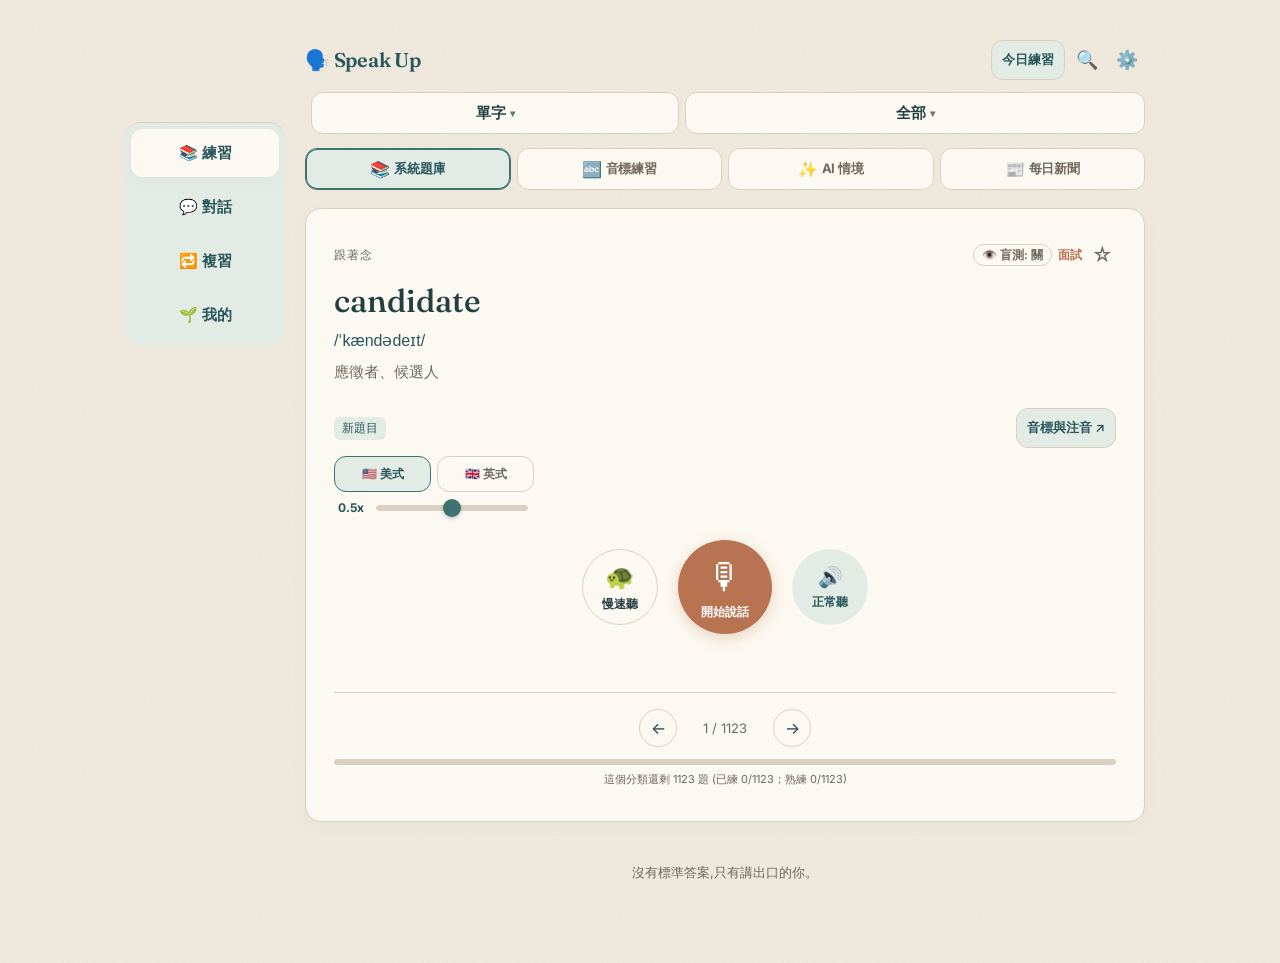
==== commit d61ff951: "Add files via upload" ====
--- a/index.html
+++ b/index.html
@@ -10,11 +10,11 @@
 <link rel="icon" href="apple-touch-icon.jpg">
 <link rel="manifest" href="manifest.json">
 <title>開口練習 Speak Up</title>
-<link rel="stylesheet" href="style.css?v=20261011l">
-<link rel="stylesheet" href="improvements.css?v=20261011l">
+<link rel="stylesheet" href="style.css?v=20261012e">
+<link rel="stylesheet" href="improvements.css?v=20261012e">
 </head>
 <body>
-<script src="word_bank.js?v=20261011l" charset="utf-8"></script>
+<script src="word_bank.js?v=20261012e" charset="utf-8"></script>
 
 <div class="wrap">
 
@@ -378,11 +378,13 @@
       <div class="phon-hint">大字／深色 = 重音節・注音為近似發音，部分英文特有音（如 th、v）無法完全對應，僅供輔助參考</div>
       <div class="phon-raw-row" id="phonRawRow"></div>
     </div><button id="retryPhonBtn" class="settings-btn settings-btn-secondary">重新查詢音標</button><p class="settings-hint">注音只提供近似提示；請搭配例字聲音，留意英文特有音。</p></section></div>
-<script src="phonetics-data.js?v=20261011l"></script>
-<script src="helpers.js?v=20261011l"></script>
-<script src="app.js?v=20261011l"></script>
-<script src="enhancements.js?v=20261011l"></script>
-<script src="iphone.js?v=20261011l"></script>
-<script src="practice-polish.js?v=20261011l"></script>
+<script src="phonetics-data.js?v=20261012e"></script>
+<script src="helpers.js?v=20261012e"></script>
+<script src="bouquet.js?v=20261012e"></script>
+<script src="flower-cards.js?v=20261012e"></script>
+<script src="app.js?v=20261012e"></script>
+<script src="enhancements.js?v=20261012e"></script>
+<script src="iphone.js?v=20261012e"></script>
+<script src="practice-polish.js?v=20261012e"></script>
 </body>
 </html>
--- a/improvements.css
+++ b/improvements.css
@@ -258,3 +258,130 @@
  .garden-practice{padding:8px 0}
  .garden-practice>div:first-child{margin-bottom:6px}
 }
+/* Botanical atelier, with a fully scoped light/dark palette. */
+.botanical-room{--ink:#243f42;--sage:#537d7e;--sage-dark:#28565b;--sage-light:#e3ebe5;--card:#fcf9f2;--paper:#f0e9dd;--line:#dcd1c0;--muted:#817567;--garden-stage:#f7f3eb;--garden-panel:#fcf9f2cc;--garden-soft:#ead9ce77;--garden-accent:#9f7768;--garden-progress:#be8471;--garden-button:#28565b;--garden-button-ink:#fff9ef;--garden-glow:#efd6cc66;--garden-glow2:#c9dcda66;color-scheme:light}
+.botanical-room[data-garden-theme=dark]{--ink:#e3e8e2;--sage:#91bdb6;--sage-dark:#b9d9d1;--sage-light:#2b3d39;--card:#24332f;--paper:#182320;--line:#43524a;--muted:#b5b8a9;--garden-stage:#21322f;--garden-panel:#24332fcc;--garden-soft:#3a3630;--garden-accent:#d8afa0;--garden-progress:#cf9d8b;--garden-button:#a8ccc3;--garden-button-ink:#18342f;--garden-glow:#67493c29;--garden-glow2:#3a626529;color-scheme:dark}
+body.botanical-room{background-color:var(--paper);background-image:radial-gradient(ellipse at 5% 20%,var(--garden-glow),transparent 55%),radial-gradient(ellipse at 95% 75%,var(--garden-glow2),transparent 55%),url("paper-grain.svg");background-size:auto,auto,180px 180px}
+.botanical-room .header,.botanical-room .topbar{background:transparent}
+.garden-eyebrow{display:block;font-size:9px;letter-spacing:2px;color:var(--garden-accent);margin-bottom:4px;font-weight:600}
+.garden-heading h2{font-family:Georgia,'Noto Serif TC',serif;font-size:23px;letter-spacing:2px;font-weight:600;color:var(--sage-dark)}
+.garden-heading p{color:var(--muted);font-size:12px}
+.garden-text-btn{border-radius:20px;background:var(--garden-panel);min-height:38px}
+.garden-stage{position:relative;background:var(--garden-stage);border-color:var(--line);border-radius:70px 70px 16px 16px;padding:10px 12px 8px;box-shadow:inset 0 0 55px #8a78600a;max-width:500px}
+.garden-stage:before{content:'';position:absolute;inset:0;pointer-events:none;background-image:url("paper-grain.svg");background-size:180px 180px}
+.garden-art-label{position:absolute;left:0;right:0;top:16px;font-size:10px;letter-spacing:2px;color:var(--garden-accent)}
+.garden-streak{position:absolute;top:39px;left:0;right:0;text-align:center;font-size:10px;color:var(--muted);z-index:2}
+.garden-page .vase-slide{position:relative;flex:0 0 100%;scroll-snap-align:center;width:100%;height:302px!important;display:flex;align-items:center;justify-content:center;padding:48px 0 2px!important}
+.bouquet-art{height:100%;width:100%;display:flex;justify-content:center;align-items:flex-end}
+.botanical-bouquet{display:block;height:100%;width:auto;max-width:100%;flex:none;overflow:visible;aspect-ratio:240/255}
+.garden-page .vase-date{display:none}
+.bouquet-empty{position:absolute;top:60px;left:0;right:0;color:var(--muted);font-size:12px;line-height:1.8;text-align:center;margin:0}
+.garden-vase-nav{position:relative;gap:18px;margin-top:0}
+.garden-arrow{background:var(--garden-panel);border-color:var(--line);color:var(--sage-dark);width:44px;height:44px;font-size:24px}
+#vaseCounter{font-size:11px;letter-spacing:1px;color:var(--muted)}
+.garden-stats{gap:0;border:1px solid var(--line);border-radius:14px;background:var(--garden-panel);overflow:hidden;margin:10px 0}
+.garden-stat{background:transparent;border:0;border-radius:0;padding:10px 13px}
+.garden-stat:nth-child(even){border-left:1px solid var(--line)}
+.garden-stat:nth-child(n+3){border-top:1px solid var(--line)}
+.garden-stat strong{color:var(--sage-dark);font-family:Georgia,'Noto Serif TC',serif;font-size:24px;font-weight:500}
+.garden-level strong{font-family:inherit;font-size:15px;display:flex;align-items:center;gap:5px;line-height:1.4}
+.garden-stat>span{font-size:11px;color:var(--muted)}
+.garden-flower-icon{display:block;width:40px;height:40px;flex:0 0 40px;aspect-ratio:1}
+.garden-level .garden-flower-icon{width:28px;height:28px;flex-basis:28px}
+.garden-growth{background:var(--garden-soft);border-color:var(--line);border-radius:14px}
+.garden-growth progress::-webkit-progress-value{background:var(--garden-progress)}
+.garden-growth progress::-moz-progress-bar{background:var(--garden-progress)}
+.garden-practice-actions button{border-radius:22px;background:var(--garden-button);color:var(--garden-button-ink);border-color:var(--garden-button);min-height:44px;font-weight:500}
+.garden-practice-actions button+button{background:var(--card);color:var(--sage-dark);border-color:var(--sage)}
+.garden-share{background:transparent;border:0;border-top:1px solid var(--line);border-radius:0;padding:0 4px}
+.garden-share summary{font-size:12px;color:var(--muted)}
+.garden-rule-sheet{background:var(--card);color:var(--ink)}
+.garden-theme-control{display:flex;align-items:center;justify-content:space-between;gap:12px;font-size:13px;color:var(--muted);margin:12px 0}
+.garden-theme-control select{font:inherit;min-height:44px;padding:8px 12px;color:var(--ink);background:var(--paper);border:1px solid var(--line);border-radius:10px}
+.garden-rule-current{display:flex;gap:12px;align-items:center;background:var(--garden-soft);border:1px solid var(--line);border-radius:14px;padding:12px;margin:14px 0}
+.garden-rule-current .garden-flower-icon{width:58px;height:58px;flex-basis:58px}
+.garden-rule-current small,.garden-rule-current span{display:block;font-size:12px;line-height:1.7;color:var(--muted)}
+.garden-rule-current strong{font-size:18px;color:var(--sage-dark)}
+#gardenRules .garden-rule-basics p{font-size:13px;line-height:1.8;margin:12px 0;color:var(--muted)}
+.garden-rule-basics strong{display:block;color:var(--ink);font-size:14px}
+.garden-rank-title{font-size:15px;font-weight:600;margin:20px 0 8px;color:var(--sage-dark)}
+.garden-level-list{list-style:none;padding:0;margin:0}
+.garden-level-row{display:flex;align-items:center;gap:12px;padding:10px 8px;border-bottom:1px solid var(--line);border-radius:8px}
+.garden-level-row strong{font-size:14px;display:block;font-weight:500}
+.garden-level-row span{font-size:12px;color:var(--muted)}
+.garden-level-row.is-current{background:var(--sage-light);border:1px solid var(--sage)}
+.garden-level-row em{margin-left:auto;font-size:11px;font-style:normal;color:var(--sage-dark);white-space:nowrap}
+.garden-flower-guide{border:1px solid var(--line);border-radius:12px;padding:0 12px;margin:18px 0}
+.garden-flower-guide summary{min-height:44px;padding:12px 0;font-size:13px;cursor:pointer;color:var(--sage-dark)}
+.garden-flower-guide>div{display:grid;grid-template-columns:repeat(5,minmax(0,1fr));gap:14px 6px;padding-bottom:14px;text-align:center}
+.garden-flower-guide .garden-flower-icon{width:100%;height:auto;max-width:48px;margin:auto}
+.garden-flower-guide span{font-size:11px;color:var(--muted)}
+@media(min-width:700px){.garden-stat:nth-child(n+3){border-top:0}.garden-stat+.garden-stat{border-left:1px solid var(--line)}}
+@media(max-width:600px){.garden-heading{margin:3px 0 10px}.garden-heading h2{font-size:22px}.garden-page .vase-slide{height:235px!important;padding-top:43px!important}.garden-streak{top:36px;right:0;font-size:10px}.garden-stage{padding:7px 10px}.garden-stat{padding:8px 12px}.garden-stat strong{font-size:21px}.garden-level strong{font-size:14px}.garden-growth{padding:8px 12px}.garden-practice{padding:9px 0}.garden-share summary{padding:10px 0}}
+@media(max-width:360px){.garden-level .garden-flower-icon{width:24px;height:24px;flex-basis:24px}.garden-level strong{font-size:12px}.garden-flower-guide>div{grid-template-columns:repeat(3,minmax(0,1fr))}}
+@media(prefers-reduced-motion:reduce){.garden-page .vase-carousel{scroll-behavior:auto}}
+.garden-rule-sheet .sheet-heading{position:sticky;top:-18px;margin:-18px -18px 0;padding:14px 18px;background:var(--card);border-bottom:1px solid var(--line);z-index:4}
+@media(max-width:600px){.garden-rule-sheet .sheet-heading{top:-14px;margin:-14px -14px 0;padding:12px 14px}}
+.botanical-room[data-garden-theme=dark] .bouquet-backdrop-arch{fill:#314943}
+.botanical-room[data-garden-theme=dark] .bouquet-backdrop-wash{fill:#735849}
+.botanical-room[data-garden-theme=dark] .bouquet-backdrop-shelf{fill:#61766a}
+
+/* Shared visual language: paper, botanical teal, terracotta. */
+:root{
+ --ink:#243f42;--paper:#f0e9dd;--card:#fcf9f2;
+ --sage:#3e7372;--sage-dark:#28565b;--sage-light:#e3ebe5;
+ --clay:#b87351;--clay-light:#f3e2d5;--line:#dcd1c0;--muted:#70675d;
+ --ai:#9f7768;--ai-dark:#795344;--action:#28565b;--on-action:#fff9ef;
+ --surface-shadow:0 4px 18px #243f4208;
+ --ui-font:Inter,-apple-system,BlinkMacSystemFont,"Segoe UI","PingFang TC","Microsoft JhengHei",sans-serif;
+ color-scheme:light;
+}
+@media(prefers-color-scheme:dark){:root{
+ --ink:#e3e8e2;--paper:#182320;--card:#24332f;
+ --sage:#91bdb6;--sage-dark:#b9d9d1;--sage-light:#2b3d39;
+ --clay:#dca78c;--clay-light:#41342e;--line:#43524a;--muted:#b5b8a9;
+ --ai:#d8afa0;--ai-dark:#efcbbc;--action:#a8ccc3;--on-action:#18342f;
+ --surface-shadow:0 4px 18px #00000018;color-scheme:dark;
+}}
+.botanical-room{--action:#28565b;--on-action:#fff9ef;--muted:#70675d}
+.botanical-room[data-garden-theme=dark]{--action:#a8ccc3;--on-action:#18342f;--muted:#b5b8a9}
+body{font-family:var(--ui-font);background-image:url("paper-grain.svg");background-size:180px 180px}
+button,input,select,textarea{font-family:var(--ui-font)!important}
+button{line-height:1.3}
+.brand{font-family:Fraunces,Georgia,serif}
+.card,.settings-card,details.review-group,.review-item,details.add-panel{border-radius:16px;box-shadow:var(--surface-shadow)}
+.ai-modal,.practice-sheet{border-radius:20px;border:1px solid var(--line);box-shadow:0 12px 44px #00000022}
+.settings-card,.review-item{border-color:var(--line)}
+.trigger-btn,.today-toggle,.phon-open-btn,.settings-btn,.ipa-mode button,.ipa-toolbar button,.ipa-example-actions button,.accent-btn,.ai-create-btn{border-radius:12px}
+.section-menu .app-tabs{padding:0;background:transparent;border-radius:0}
+.section-menu .app-tab{background:var(--card);border:1px solid var(--line);border-radius:12px;color:var(--muted);box-shadow:none}
+.section-menu .app-tab.active{background:var(--sage-light);border-color:var(--sage);color:var(--sage-dark);box-shadow:inset 0 0 0 1px var(--sage)}
+.primary-nav{background:var(--sage-light);border-top:1px solid var(--line)}
+.primary-nav button{font-weight:600}
+.primary-nav .active{color:var(--sage-dark);box-shadow:var(--surface-shadow)}
+.settings-btn-primary,.add-submit-btn,#rpStartBtn,.trigger-btn.open{background:var(--action)!important;color:var(--on-action)!important;border-color:var(--action)}
+.ai-create-btn{background:var(--clay-light);color:var(--ai-dark);border:1px solid var(--line)}
+#rpScenarioInput,#rpReplyInput,.settings-input,#searchInput{border-radius:12px!important}
+#rpRandomBtn,#rpHintBtn,#rpRestartBtn{min-height:40px;border-radius:12px!important}
+#offlineBanner{background:var(--clay-light)!important;color:var(--warn-text)!important;border-color:var(--line)!important}
+#searchBtn,#settingsBtn{min-width:36px;min-height:36px;border-radius:10px}
+:is(button,a,input,select,textarea,summary,[tabindex]):focus-visible{outline:2px solid var(--sage-dark);outline-offset:3px}
+button:disabled{opacity:.5;cursor:default;transform:none!important}
+@media(max-width:600px){
+ .section-menu .app-tab{height:38px;min-height:38px}
+ .daily-actions,.reply-actions{align-items:stretch}
+ .daily-actions .settings-btn+.settings-btn,.reply-actions .settings-btn+.settings-btn{margin-top:0}
+ .settings-btn-row{flex-wrap:wrap}
+ .settings-btn-row .settings-btn{flex:1 1 120px}
+ .garden-theme-control{flex-wrap:wrap}
+}
+@media(prefers-reduced-motion:reduce){
+ *,*::before,*::after{animation-duration:.01ms!important;animation-iteration-count:1!important;transition-duration:.01ms!important;scroll-behavior:auto!important}
+}
+@media(max-width:440px){.section-menu .tab-icon{display:none}.section-menu .app-tab{padding:6px 4px}.section-menu .tab-label{font-size:12px}}
+
+.practice-empty .audio-preferences,.practice-empty .controls,.practice-empty .quick-nav,.practice-empty .cat-progress-wrap,.practice-empty .practice-status-row,.practice-empty .learning-state,.practice-empty .phon-open-btn,.practice-empty .target-meta>div:last-child{display:none!important}
+.practice-empty .target{font-size:22px!important;line-height:1.5;margin:16px 0 8px!important}
+.practice-empty .target-zh{font-size:14px!important;line-height:1.7}
+.practice-focus #mainCard.practice-empty{min-height:180px}
+@media(max-width:600px){#updateBanner{gap:8px;padding:8px!important;font-size:12px}#updateBanner button{width:auto;flex:0 0 auto;padding:8px 10px}}
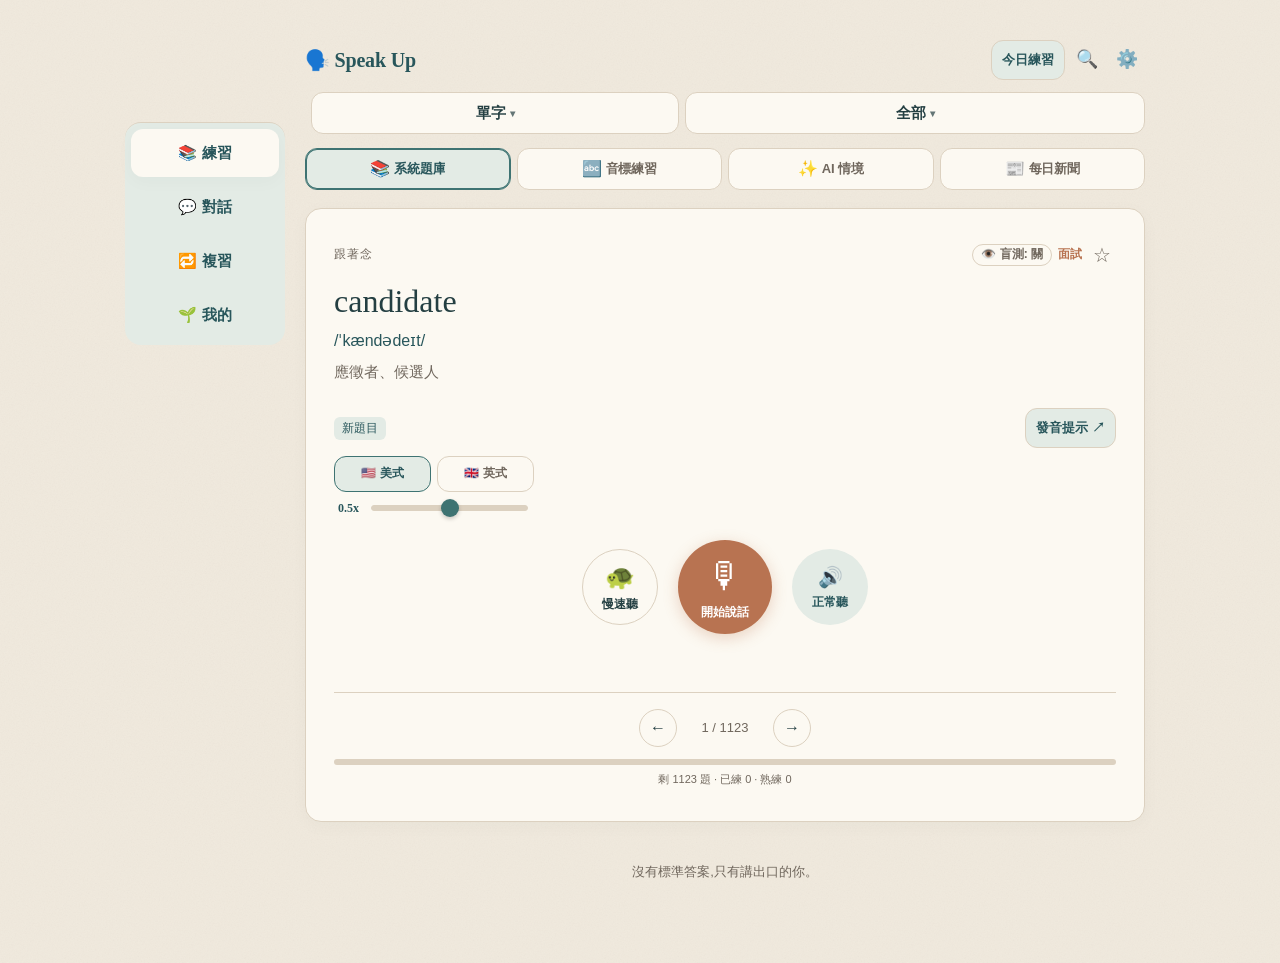
==== commit 0864e1e6: "Add files via upload" ====
--- a/index.html
+++ b/index.html
@@ -10,11 +10,19 @@
 <link rel="icon" href="apple-touch-icon.jpg">
 <link rel="manifest" href="manifest.json">
 <title>開口練習 Speak Up</title>
-<link rel="stylesheet" href="style.css?v=20261012e">
-<link rel="stylesheet" href="improvements.css?v=20261012e">
+<link rel="stylesheet" href="style.css?v=20261012i">
+<link rel="stylesheet" href="improvements.css?v=20261012i">
+<script defer src="word_bank.js?v=20261012i" charset="utf-8"></script>
+<script defer src="phonetics-data.js?v=20261012i"></script>
+<script defer src="helpers.js?v=20261012i"></script>
+<script defer src="bouquet.js?v=20261012i"></script>
+<script defer src="flower-cards.js?v=20261012i"></script>
+<script defer src="app.js?v=20261012i"></script>
+<script defer src="enhancements.js?v=20261012i"></script>
+<script defer src="iphone.js?v=20261012i"></script>
+<script defer src="practice-polish.js?v=20261012i"></script>
 </head>
 <body>
-<script src="word_bank.js?v=20261012e" charset="utf-8"></script>
 
 <div class="wrap">
 
@@ -49,17 +57,17 @@
 
   <div class="dropdown-panel" id="modeDropdown">
     <nav class="app-tabs">
-      <button class="app-tab active" id="tabGeneral"><span class="tab-icon">📚</span><span class="tab-label">系統題庫</span></button>
-      <button class="app-tab" id="tabPhonetics"><span class="tab-icon">🔤</span><span class="tab-label">音標練習</span></button><button class="app-tab" id="tabAI"><span class="tab-icon">✨</span><span class="tab-label">AI 情境</span></button>
-      <button class="app-tab" id="tabNews"><span class="tab-icon">📰</span><span class="tab-label">每日新聞</span></button>
-      <button class="app-tab" id="tabRoleplay"><span class="tab-icon">💬</span><span class="tab-label">實戰對話</span></button>
-      <button class="app-tab" id="tabCompleted"><span class="tab-icon">✅</span><span class="tab-label">練習紀錄</span></button>
-      <button class="app-tab" id="tabRandom"><span class="tab-icon">🔁</span><span class="tab-label">隨機抽考</span></button>
-      <button class="app-tab" id="tabWeak"><span class="tab-icon">🧠<span class="tab-due-badge" id="weakDueBadge" style="display:none;"></span></span><span class="tab-label">弱點單字</span></button>
-      <button class="app-tab" id="tabProgress"><span class="tab-icon">📊</span><span class="tab-label">學習進度</span></button>
-
-      <button class="app-tab" id="tabFavorites"><span class="tab-icon">⭐</span><span class="tab-label">收藏</span></button>
-      <button class="app-tab" id="tabReview"><span class="tab-icon">🏺</span><span class="tab-label">語感花室</span></button>
+      <button class="app-tab active" id="tabGeneral"><span class="tab-icon" aria-hidden="true">📚</span><span class="tab-label">系統題庫</span></button>
+      <button class="app-tab" id="tabPhonetics"><span class="tab-icon" aria-hidden="true">🔤</span><span class="tab-label">音標練習</span></button><button class="app-tab" id="tabAI"><span class="tab-icon" aria-hidden="true">✨</span><span class="tab-label">AI 情境</span></button>
+      <button class="app-tab" id="tabNews"><span class="tab-icon" aria-hidden="true">📰</span><span class="tab-label">每日新聞</span></button>
+      <button class="app-tab" id="tabRoleplay"><span class="tab-icon" aria-hidden="true">💬</span><span class="tab-label">實戰對話</span></button>
+      <button class="app-tab" id="tabCompleted"><span class="tab-icon" aria-hidden="true">✅</span><span class="tab-label">練習紀錄</span></button>
+      <button class="app-tab" id="tabRandom"><span class="tab-icon" aria-hidden="true">🔁</span><span class="tab-label">隨機抽考</span></button>
+      <button class="app-tab" id="tabWeak"><span class="tab-icon" aria-hidden="true">🧠<span class="tab-due-badge" id="weakDueBadge" style="display:none;"></span></span><span class="tab-label">弱點單字</span></button>
+      <button class="app-tab" id="tabProgress"><span class="tab-icon" aria-hidden="true">📊</span><span class="tab-label">學習進度</span></button>
+
+      <button class="app-tab" id="tabFavorites"><span class="tab-icon" aria-hidden="true">⭐</span><span class="tab-label">收藏</span></button>
+      <button class="app-tab" id="tabReview"><span class="tab-icon" aria-hidden="true">🏺</span><span class="tab-label">語感花室</span></button>
     </nav>
   </div>
   <div class="dropdown-panel" id="stageDropdown">
@@ -140,7 +148,7 @@
     <div class="target" id="target">Loading...</div>
     <div id="inlinePhon" class="inline-phon" role="status"><span id="inlinePhonText"></span><button id="inlinePhonRetry" class="phon-retry-inline" hidden>重試</button></div><div class="target-zh" id="targetZh"></div></div><div class="practice-info-row"><div id="itemLearningState" class="learning-state"></div>
 
-    <button id="openPhonBtn" class="phon-open-btn">音標與注音 ↗</button></div>
+    <button id="openPhonBtn" class="phon-open-btn">發音提示 ↗</button></div>
 
     <div class="audio-preferences" style="display:inline-flex; flex-direction:column; gap:10px; margin-bottom:10px; width:100%; max-width:200px;">
       <div class="accent-row" style="margin-bottom:0; width:100%;">
@@ -378,13 +386,5 @@
       <div class="phon-hint">大字／深色 = 重音節・注音為近似發音，部分英文特有音（如 th、v）無法完全對應，僅供輔助參考</div>
       <div class="phon-raw-row" id="phonRawRow"></div>
     </div><button id="retryPhonBtn" class="settings-btn settings-btn-secondary">重新查詢音標</button><p class="settings-hint">注音只提供近似提示；請搭配例字聲音，留意英文特有音。</p></section></div>
-<script src="phonetics-data.js?v=20261012e"></script>
-<script src="helpers.js?v=20261012e"></script>
-<script src="bouquet.js?v=20261012e"></script>
-<script src="flower-cards.js?v=20261012e"></script>
-<script src="app.js?v=20261012e"></script>
-<script src="enhancements.js?v=20261012e"></script>
-<script src="iphone.js?v=20261012e"></script>
-<script src="practice-polish.js?v=20261012e"></script>
 </body>
 </html>
--- a/style.css
+++ b/style.css
@@ -1,5 +1,3 @@
-@import url('https://fonts.googleapis.com/css2?family=Fraunces:opsz,wght@9..144,400;9..144,500;9..144,600&family=Inter:wght@400;500;600&display=swap');
-
   :root{
     --ink:#20261f;
     --paper:#f6f3ea;
--- a/improvements.css
+++ b/improvements.css
@@ -385,3 +385,63 @@
 .practice-empty .target-zh{font-size:14px!important;line-height:1.7}
 .practice-focus #mainCard.practice-empty{min-height:180px}
 @media(max-width:600px){#updateBanner{gap:8px;padding:8px!important;font-size:12px}#updateBanner button{width:auto;flex:0 0 auto;padding:8px 10px}}
+/* Fast, purposeful motion and illustrated navigation. */
+:root{--motion-fast:140ms;--motion-panel:180ms;--motion-ease:cubic-bezier(.2,.7,.3,1)}
+.section-menu .tab-icon{display:inline-block!important;font-size:16px;line-height:1;flex:none}
+.section-menu .app-tab{transition:background-color var(--motion-fast),border-color var(--motion-fast),color var(--motion-fast)}
+.section-menu .tab-label{font-weight:600}
+.trigger-btn{transition:background-color var(--motion-fast),border-color var(--motion-fast),color var(--motion-fast)}
+button:active,.review-item:active,.cat-pill:active{transform:scale(.98)}
+.anim-gentle-in,.anim-slide-up-fade,.anim-fade-in{animation:pageReveal var(--motion-panel) var(--motion-ease) both;animation-delay:0s!important}
+.anim-bubble-in{animation:messageReveal 180ms var(--motion-ease) both}
+.anim-gentle-modal{animation:sheetReveal 180ms var(--motion-ease) both}
+.anim-gentle-modal-out,.anim-gentle-out{animation:fadeOut 100ms ease-out both}
+.anim-pop{animation:quietPop 160ms ease-out both}
+.anim-bounce{animation:pageReveal 140ms ease-out both}
+.anim-slide-in-right{animation:promptFromRight 140ms var(--motion-ease) both}
+.anim-slide-in-left{animation:promptFromLeft 140ms var(--motion-ease) both}
+.anim-slide-out-left,.anim-slide-out-right{animation:none}
+.anim-status-fade{animation:pageReveal 100ms ease-out both}
+.anim-flame{animation:none}
+.anim-soft-pulse{animation:quietListening 1600ms ease-in-out infinite}
+.btn-mic.recording{animation:quietListening 1600ms ease-in-out infinite;box-shadow:0 0 0 4px var(--danger-bg);outline:1px solid var(--danger-border)}
+.btn-mic:hover{transform:none}
+.dropdown-panel.open{animation:pageReveal 140ms ease-out both}
+@keyframes pageReveal{from{opacity:.72}to{opacity:1}}
+@keyframes messageReveal{from{opacity:.4;transform:translateY(5px)}to{opacity:1;transform:none}}
+@keyframes sheetReveal{from{opacity:.6;transform:translateY(6px)}to{opacity:1;transform:none}}
+@keyframes quietPop{0%{transform:scale(.94)}100%{transform:none}}
+@keyframes promptFromRight{from{opacity:.6;transform:translateX(7px)}to{opacity:1;transform:none}}
+@keyframes promptFromLeft{from{opacity:.6;transform:translateX(-7px)}to{opacity:1;transform:none}}
+@keyframes quietListening{0%,100%{opacity:1}50%{opacity:.78}}
+@media(max-width:600px){
+ .section-menu .app-tab{height:46px;min-height:46px;flex-direction:column;gap:3px;padding:4px}
+ .section-menu .tab-label{font-size:12px!important;line-height:1.15;overflow:visible;text-overflow:clip;white-space:nowrap}
+ .section-menu .tab-icon{font-size:16px!important}
+ .practice-focus .target-meta{margin-bottom:10px}
+ .practice-focus .nav-arrow{width:44px;height:44px;min-height:44px}
+ .practice-focus .quick-nav{gap:24px}
+ .practice-focus .cat-progress-label{font-size:11px;line-height:1.5}
+ .practice-focus .phon-open-btn{padding:7px 10px}
+ .practice-focus .audio-preferences{gap:10px!important}
+}
+@media(max-width:360px){
+ .section-menu .tab-label{font-size:11px!important}
+ .practice-focus #mainCard{padding:12px}
+ .practice-focus .quick-nav{padding-top:6px;margin-top:6px}
+ .practice-focus .cat-progress-wrap{margin-top:5px}
+}
+@media(prefers-reduced-motion:reduce){
+ *,*::before,*::after{animation:none!important;animation-delay:0s!important;transition:none!important;scroll-behavior:auto!important}
+ [class*="anim-"]{opacity:1!important;transform:none!important}
+}
+
+.achievement-toast{position:fixed;left:50%;bottom:calc(82px + env(safe-area-inset-bottom));z-index:180;transform:translateX(-50%);display:flex;align-items:center;gap:12px;width:max-content;max-width:calc(100vw - 28px);padding:12px 18px;background:var(--card);border:1px solid var(--line);border-radius:16px;box-shadow:0 5px 24px #0002;pointer-events:none;animation:achievementReveal 200ms ease-out}
+.achievement-toast .garden-flower-icon{width:36px;height:36px;flex-basis:36px}
+.achievement-toast strong,.achievement-toast span{display:block}
+.achievement-toast strong{font-size:14px;color:var(--sage-dark)}
+.achievement-toast span{font-size:12px;color:var(--muted);margin-top:2px}
+@keyframes achievementReveal{from{opacity:0;translate:0 5px}to{opacity:1;translate:0 0}}
+@media(prefers-reduced-motion:reduce){.achievement-toast{animation:none!important}}
+
+.audio-preferences input[type=range]{min-width:0;width:0!important;flex:1 1 0!important}
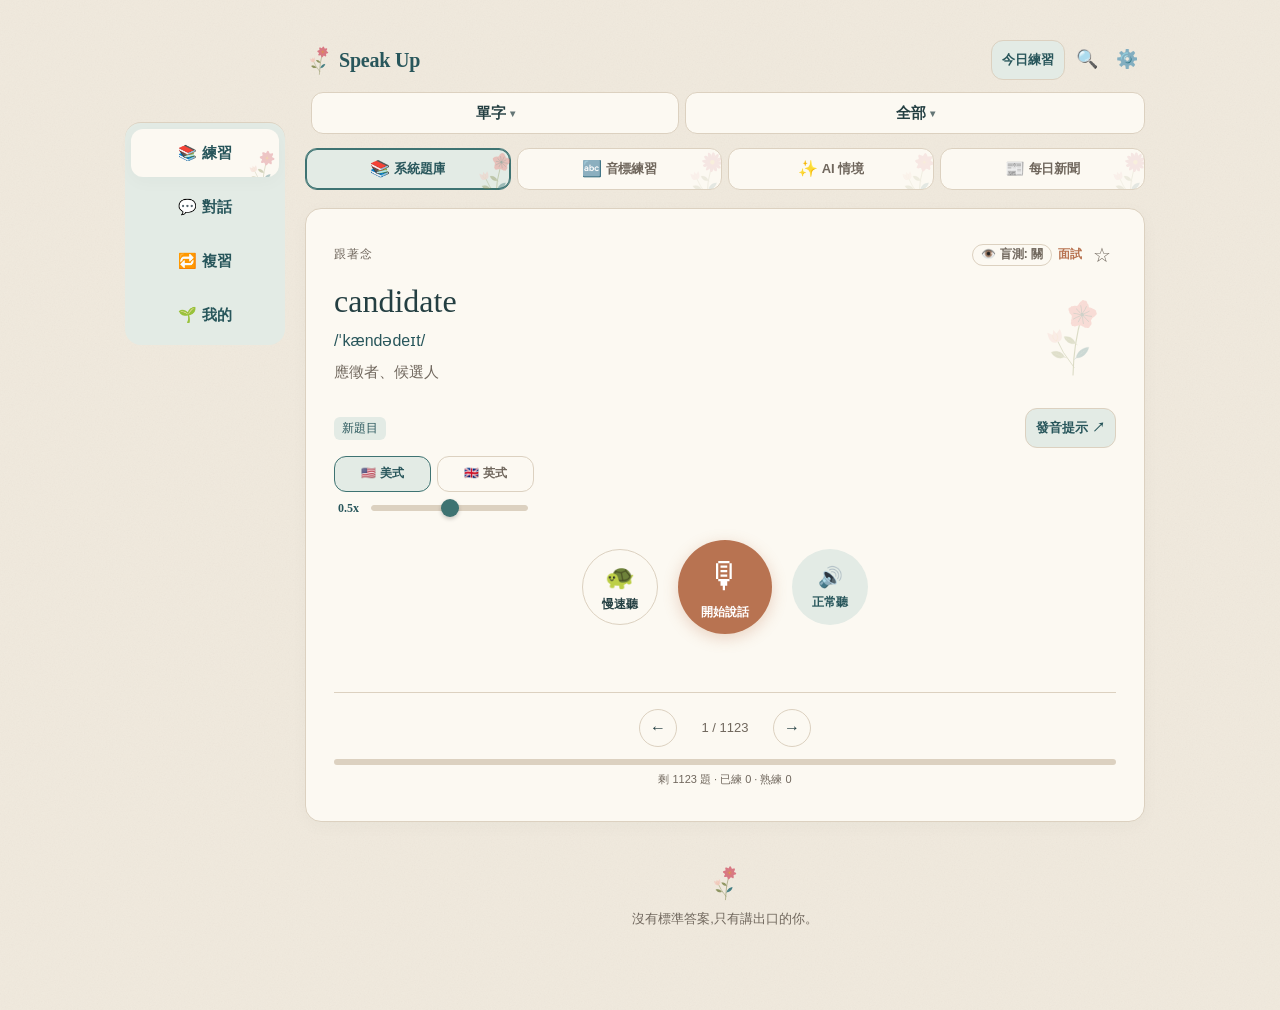
==== commit df86512f: "Add files via upload" ====
--- a/index.html
+++ b/index.html
@@ -10,17 +10,18 @@
 <link rel="icon" href="apple-touch-icon.jpg">
 <link rel="manifest" href="manifest.json">
 <title>開口練習 Speak Up</title>
-<link rel="stylesheet" href="style.css?v=20261012i">
-<link rel="stylesheet" href="improvements.css?v=20261012i">
-<script defer src="word_bank.js?v=20261012i" charset="utf-8"></script>
-<script defer src="phonetics-data.js?v=20261012i"></script>
-<script defer src="helpers.js?v=20261012i"></script>
-<script defer src="bouquet.js?v=20261012i"></script>
-<script defer src="flower-cards.js?v=20261012i"></script>
-<script defer src="app.js?v=20261012i"></script>
-<script defer src="enhancements.js?v=20261012i"></script>
-<script defer src="iphone.js?v=20261012i"></script>
-<script defer src="practice-polish.js?v=20261012i"></script>
+<link rel="stylesheet" href="style.css?v=20261013c">
+<link rel="stylesheet" href="improvements.css?v=20261013c">
+<script defer src="word_bank.js?v=20261013c" charset="utf-8"></script>
+<script defer src="phonetics-data.js?v=20261013c"></script>
+<script defer src="helpers.js?v=20261013c"></script>
+<script defer src="bouquet.js?v=20261013c"></script>
+<script defer src="flower-cards.js?v=20261013c"></script>
+<script defer src="app.js?v=20261013c"></script>
+<script defer src="enhancements.js?v=20261013c"></script>
+<script defer src="iphone.js?v=20261013c"></script>
+<script defer src="practice-polish.js?v=20261013c"></script>
+<script defer src="roleplay-coach.js?v=20261013c"></script>
 </head>
 <body>
 
@@ -32,7 +33,7 @@
 
   <div class="topbar">
     <div class="brand">
-      <span>🗣️ Speak Up</span>
+      <span class="botanical-brand"><img src="floral-cosmos.svg" class="brand-bloom" alt="" aria-hidden="true" width="28" height="34">Speak Up</span>
       <div style="display:flex; align-items:center; gap:4px;"><button id="todayToggleBtn" class="today-toggle">今日練習</button>
         <button id="searchBtn" style="background:none; border:none; padding:4px; font-size:18px; cursor:pointer; color:var(--muted);" title="搜尋單字或片語">🔍</button>
         <button id="settingsBtn" style="background:none; border:none; padding:4px; font-size:18px; cursor:pointer; color:var(--muted);" title="設定與資料">⚙️</button>
@@ -88,27 +89,32 @@
 
   <div class="roleplay-container card" id="rpContainer" style="display:none; padding: 24px;">
     <div class="rp-setup" id="rpSetup">
-      <div style="font-size:14px; margin-bottom:12px; color:var(--muted);">輸入你想練習的對話情境，AI 會開啟話題與你進行語音對談。</div>
+      <div class="botanical-intro" style="font-size:14px; margin-bottom:12px; color:var(--muted);">🎯 用一段短對話完成任務。角色與情境變化每次不同，說完可重說並留下複習句。</div>
       <div style="display:flex; gap:8px; margin-bottom: 16px;">
         <input type="text" id="rpScenarioInput" placeholder="例如：在速食店點餐" style="flex:1; border: 1px solid var(--line); padding:10px; border-radius: 8px; font-family: 'Inter';">
         <button id="rpRandomBtn" style="background:var(--sage-light); border:1px solid var(--line); padding:0 14px; border-radius:8px; cursor:pointer; color:var(--ink);" title="隨機情境">🎲 隨機</button>
       </div>
-      <button id="rpStartBtn" style="background:var(--sage); border:none; padding: 12px; border-radius: 8px; color:var(--card); cursor:pointer; width:100%; font-weight: bold; font-size: 14px;">開啟對話</button>
+      <div class="rp-task-options"><label for="rpDifficulty">起始難度<select id="rpDifficulty"><option value="0">🌱 入門</option><option value="1" selected>🌿 日常</option><option value="2">🌷 挑戰</option></select></label><label for="rpRounds">練習長度<select id="rpRounds"><option value="3">3 回合</option><option value="4" selected>4 回合</option><option value="5">5 回合</option></select></label></div>
+      <label class="rp-adaptive"><input type="checkbox" id="rpAdaptive" checked>依連續表現調整難度與提示</label>
+      <button id="rpStartBtn" style="background:var(--sage); border:none; padding: 12px; border-radius: 8px; color:var(--card); cursor:pointer; width:100%; font-weight: bold; font-size: 14px;">開始短任務</button>
     </div>
     
-    <div class="rp-chat" id="rpChat" style="display:none; flex-direction:column; gap:16px;">
+    <div id="rpMission" class="rp-mission" hidden aria-live="polite"></div>
+    <div class="rp-chat" id="rpChat" style="display:none; flex-direction:column; gap:16px;" role="log" aria-label="對話與教練回饋" aria-live="polite">
       <!-- Chat messages -->
     </div>
     
     <div class="rp-controls" id="rpControls" style="display:none; margin-top:20px; border-top:1px solid var(--line); padding-top:20px; text-align:center;">
       <div style="display:flex; justify-content:space-between; align-items:flex-end; margin-bottom:12px;">
         <button id="rpRestartBtn" style="background:transparent; border:1px solid var(--line); color:var(--muted); padding:6px 10px; border-radius:6px; cursor:pointer; font-size:12px;">↺ 重啟對話</button>
+        <button id="rpRedoBtn" class="settings-btn settings-btn-secondary" hidden>↻ 重說這一句</button><button id="rpContinueBtn" class="settings-btn settings-btn-secondary" hidden>繼續對話</button>
         <button id="rpHintBtn" style="background:var(--sage-light); border:1px solid var(--sage); color:var(--sage-dark); padding:6px 10px; border-radius:6px; cursor:pointer; font-size:12px; font-weight:600;">💡 提示怎麼回</button>
       </div>
       <div id="rpHintBox" style="display:none; margin-bottom:12px; text-align:left; background:var(--card); border:1px dashed var(--sage); border-radius:8px; padding:10px; font-size:13px; color:var(--ink); line-height:1.5;"></div>
       <div id="rpStatus" style="font-size:13px; color:var(--muted); text-align:center; margin-bottom:8px;">請按下麥克風開始說話</div>
-      <button class="btn-mic" id="rpRecBtn" style="margin:0 auto;">🎙<span>開始說話</span></button><label class="reply-label" for="rpReplyInput">你的回覆 · 可打字或修改辨識結果</label><textarea id="rpReplyInput" rows="3" placeholder="Type your reply in English..."></textarea><div class="reply-actions"><button id="rpSendBtn" class="settings-btn settings-btn-primary">確認並送出</button><button id="rpRetryBtn" class="settings-btn settings-btn-secondary" hidden>重試上一則</button></div><p class="settings-hint">語音辨識後先確認文字，再送給 AI。教練回饋分析用字、文法與情境。</p>
-    </div>
+      <div class="rp-reply-compose"><button class="btn-mic" id="rpRecBtn" style="margin:0 auto;">🎙<span>開始說話</span></button><div class="rp-reply-field"><label class="reply-label" for="rpReplyInput">你的回覆 · 可打字或修改辨識結果</label><textarea id="rpReplyInput" rows="2" maxlength="1200" placeholder="Type your reply in English..."></textarea></div></div><div class="reply-actions"><button id="rpSendBtn" class="settings-btn settings-btn-primary">確認並送出</button><button id="rpRetryBtn" class="settings-btn settings-btn-secondary" hidden>重試上一則</button></div><p class="settings-hint rp-text-note">教練分析用字、文法與情境；語音辨識後請先確認文字。</p>
+    </div>
+    <div id="rpSummary" class="rp-summary" hidden></div>
   </div>
 
   <div class="review-container" id="favoritesContainer" style="display:none;"></div>
--- a/improvements.css
+++ b/improvements.css
@@ -445,3 +445,61 @@
 @media(prefers-reduced-motion:reduce){.achievement-toast{animation:none!important}}
 
 .audio-preferences input[type=range]{min-width:0;width:0!important;flex:1 1 0!important}
+.rp-task-options{display:grid;grid-template-columns:1fr 1fr;gap:12px;margin:12px 0}.rp-task-options label{display:grid;gap:6px;color:var(--muted);font-size:13px}.rp-task-options select{width:100%;min-width:0;min-height:44px;padding:8px;border:1px solid var(--line);border-radius:12px;background:var(--card);color:var(--ink);font:inherit;font-size:16px}.rp-adaptive{display:flex;align-items:center;gap:8px;font-size:13px;margin:12px 0 18px}.rp-adaptive input,.rp-review-choice input{width:20px;height:20px;flex-shrink:0;accent-color:var(--sage)}.rp-mission,.rp-summary,.rp-review-queue{padding:14px;border:1px solid var(--line);border-radius:16px;background:var(--card);margin:12px 0}.rp-mission-top{display:flex;justify-content:space-between;align-items:baseline;flex-wrap:wrap;gap:6px}.rp-mission-top strong{font-size:15px}.rp-mission-top span{font-size:12px;color:var(--muted)}.rp-mission ul{list-style:none;padding:0;margin:8px 0;font-size:13px;line-height:1.6}.rp-feedback{font-size:14px;line-height:1.6}.rp-feedback p{margin:6px 0;overflow-wrap:anywhere}.rp-feedback small,.rp-feedback-tag{color:var(--muted);font-size:12px}.rp-feedback-tag{display:inline-block;border:1px solid var(--line);border-radius:8px;padding:1px 5px}.rp-feedback details{margin:8px 0}.rp-feedback summary{cursor:pointer;color:var(--sage-dark);min-height:30px}.rp-good{color:var(--sage-dark)}.rp-role-line{border-top:1px solid var(--line);padding-top:10px;margin-top:10px;overflow-wrap:anywhere}.rp-role-line:first-child{border-top:0;margin-top:0;padding-top:0}.rp-redo-actions{display:flex;flex-wrap:wrap;gap:8px;justify-content:center;margin-bottom:8px}.rp-redo-actions button{min-height:44px;margin:0!important}.rp-summary h3{margin:0;font-size:19px;color:var(--sage-dark)}.rp-summary p{font-size:13px;color:var(--muted);line-height:1.6}.rp-review-choice{display:flex;align-items:flex-start;gap:10px;margin:12px 0;padding:10px;border:1px solid var(--line);border-radius:12px;cursor:pointer;font-size:14px;line-height:1.6;overflow-wrap:anywhere}.rp-review-choice small{display:block;color:var(--muted);font-size:12px}.rp-summary>.settings-btn{width:100%}.rp-review-queue p{margin-top:0;color:var(--sage-dark)}.rp-review-queue .settings-btn{width:100%}
+@media(max-width:600px){#rpContainer{padding:14px!important}#rpChat{max-height:34vh;max-height:34dvh;gap:10px!important}.msg-ai,.msg-user{max-width:96%;padding:10px 12px;font-size:14px}#rpControls{margin-top:12px!important;padding-top:12px!important}#rpControls .btn-mic{width:64px;height:64px;font-size:27px}#rpReplyInput{min-height:64px;resize:vertical;padding:8px;line-height:1.4}.reply-label{margin-top:8px;font-size:13px}.rp-mission{padding:10px;margin:8px 0}.rp-mission .settings-hint{font-size:11px}.rp-mission ul{margin:4px 0}.rp-summary{padding:12px}}
+/* Keep the reply controls visible; long feedback scrolls inside the conversation. */
+.rp-reply-compose{display:flex;align-items:center;gap:12px;margin:8px 0}.rp-reply-field{flex:1;min-width:0}.rp-reply-compose .reply-label{margin:0 0 4px}.rp-mission details{font-size:12px;margin-top:6px}.rp-mission summary{cursor:pointer;color:var(--muted);padding:4px 0}.rp-finished #rpSummary{display:block}.rp-text-note{margin:8px 0 0!important}
+@media(max-width:600px){
+ body.conversation-focus:not(.settings-open){overflow:hidden;height:100dvh;height:var(--practice-height,100dvh)}
+ .conversation-focus:not(.settings-open) .wrap{height:100dvh;height:var(--practice-height,100dvh);padding:calc(6px + env(safe-area-inset-top)) 10px calc(64px + env(safe-area-inset-bottom));display:flex;flex-direction:column;overflow:hidden}
+ .conversation-focus #mainAppContent{display:flex;flex-direction:column;flex:1;min-height:0;gap:6px}
+ .conversation-focus .topbar{flex-shrink:0}.conversation-focus footer{display:none}
+ .conversation-focus #rpContainer{display:flex!important;flex-direction:column;flex:1;min-height:0;margin:0;overflow:auto;overscroll-behavior:contain}
+ .conversation-focus #rpSetup{overflow:auto}.conversation-focus #rpMission{flex-shrink:0}
+ .conversation-focus #rpChat{flex:1;min-height:72px;max-height:none;overflow:auto}
+ .conversation-focus #rpControls{flex-shrink:0;margin-top:6px!important;padding-top:6px!important}
+ #rpControls>div:first-child{margin-bottom:4px!important;align-items:center!important}
+ #rpControls>div:first-child button{min-height:44px}
+ .rp-redo-actions{margin-bottom:4px}.rp-redo-actions button{padding:6px 10px;font-size:12px}
+ .rp-reply-compose{gap:10px;margin:6px 0}.rp-reply-compose .btn-mic{flex-shrink:0}
+ .rp-reply-compose .reply-label{font-size:11px;margin:0 0 3px}
+ #rpReplyInput{height:64px;min-height:64px;resize:none;display:block}
+ .rp-text-note{font-size:10px!important;line-height:1.4!important}
+ .conversation-focus .rp-finished #rpChat{display:none!important}
+ .conversation-focus .rp-finished #rpSummary{flex:1;min-height:0;overflow:auto;order:1}
+ .conversation-focus .rp-finished #rpControls{order:2}
+ .rp-finished .rp-reply-compose,.rp-finished .reply-actions,.rp-finished #rpHintBtn,.rp-finished .rp-text-note,.rp-finished #rpStatus{display:none!important}
+ #rpHintBox{max-height:64px;overflow:auto;margin-bottom:6px!important;padding:8px!important}
+}
+@media(max-width:600px) and (max-height:620px){.conversation-focus #rpContainer{padding:10px!important}.conversation-focus .rp-mission{margin:0 0 4px;padding:6px 8px}.rp-mission-top strong{font-size:13px}.rp-mission-top span{font-size:11px}.conversation-focus #rpChat{min-height:60px}.rp-text-note{display:none}.rp-mission summary{padding:2px 0}.rp-redo-actions button{min-height:36px}}#rpControls>div:first-child{gap:6px;flex-wrap:wrap}#rpControls>div:first-child .settings-btn{margin:0!important;font-size:12px;padding:6px 10px}
+@media(max-width:600px){#rpControls>div:first-child{flex-wrap:nowrap}#rpControls>div:first-child button{flex:1;min-width:0;padding:6px!important;font-size:11px!important;white-space:nowrap}}
+.rp-transcript{margin:12px 0;font-size:13px}.rp-transcript>summary{padding:10px 0;cursor:pointer;color:var(--sage-dark)}.rp-transcript>div{display:flex;flex-direction:column;gap:10px}.rp-transcript .msg-ai,.rp-transcript .msg-user{max-width:100%}
+/* Botanical stationery: shared illustrations, without adding rows to the controls. */
+:root{--floral-sprig:url("floral-cosmos.svg");--floral-ornament-opacity:.23}
+body{background-image:url("floral-poppy.svg"),url("floral-daisy.svg"),url("paper-grain.svg");background-repeat:no-repeat,no-repeat,repeat;background-size:150px 180px,170px 204px,180px 180px;background-position:calc(50% - 435px) 160px,calc(50% + 430px) calc(100% - 105px),0 0;background-attachment:fixed,fixed,scroll}
+.botanical-brand{display:inline-flex;align-items:center;gap:6px;line-height:1}.brand-bloom{width:28px;height:34px;flex-shrink:0;object-fit:contain;pointer-events:none}
+.section-menu .app-tab{position:relative;isolation:isolate}.section-menu .app-tab::before{content:"";position:absolute;right:-9px;bottom:-16px;width:48px;height:58px;background:var(--floral-sprig) center/contain no-repeat;opacity:.13;pointer-events:none;z-index:-1;transition:opacity 160ms ease-out}.section-menu .app-tab.active::before{opacity:.4}
+#tabGeneral,#tabRoleplay,#tabCompleted{--floral-sprig:url("floral-poppy.svg")}#tabPhonetics,#tabNews,#tabProgress{--floral-sprig:url("floral-daisy.svg")}
+.primary-nav button{position:relative;isolation:isolate;overflow:hidden}.primary-nav .active::after{content:"";position:absolute;right:-2px;bottom:-15px;width:38px;height:46px;background:var(--floral-sprig) center/contain no-repeat;opacity:.4;pointer-events:none;z-index:-1}
+#mainCard{--floral-sprig:url("floral-poppy.svg")}#cardContent{background-image:var(--floral-sprig);background-position:right 12px bottom 4px;background-size:76px 92px;background-repeat:no-repeat}
+#cardContent{background-blend-mode:normal}.practice-focus #cardContent{position:relative;isolation:isolate;background-image:none}.practice-focus #cardContent::before{content:"";position:absolute;right:6px;bottom:2px;width:76px;height:92px;background:var(--floral-sprig) center/contain no-repeat;opacity:var(--floral-ornament-opacity);pointer-events:none;z-index:-1}
+#mainCard.practice-empty{--floral-sprig:url("floral-cosmos.svg")}.practice-empty #cardContent::before{width:96px;height:115px;opacity:.42}
+.botanical-intro{padding-right:76px;min-height:78px;background:url("floral-poppy.svg") right center/65px 78px no-repeat;line-height:1.65}
+.rp-mission{position:relative;isolation:isolate}.rp-mission::before{content:"";position:absolute;right:8px;bottom:0;width:40px;height:48px;background:url("floral-cosmos.svg") center/contain no-repeat;opacity:.16;pointer-events:none;z-index:-1}.rp-mission-top{position:relative}
+.review-empty{background:var(--card);border:1px solid var(--line);border-radius:18px}.review-empty::before{content:"";display:block;width:90px;height:108px;margin:0 auto 12px;background:var(--floral-sprig) center/contain no-repeat;pointer-events:none}
+#weakContainer{--floral-sprig:url("floral-daisy.svg")}#favoritesContainer{--floral-sprig:url("floral-poppy.svg")}
+.botanical-heading,.settings-section-title,.ipa-heading h2{display:flex;align-items:center;gap:8px}.botanical-heading::before,.settings-section-title::after,.ipa-heading h2::before{content:"";display:inline-block;flex-shrink:0;width:25px;height:30px;background:var(--floral-sprig) center/contain no-repeat;pointer-events:none}
+.settings-section-title::after{margin-left:auto;opacity:.8}.settings-section-title.danger::after{display:none}
+#ipaContainer{--floral-sprig:url("floral-daisy.svg")}.ipa-heading h2::before{width:22px;height:27px}
+#newsContainer>div:first-child{background:url("floral-daisy.svg") right 40px center/29px 35px no-repeat;min-height:35px}
+.daily-home{background-image:url("floral-poppy.svg");background-position:right 28px top 35px;background-repeat:no-repeat;background-size:118px 142px}.daily-home>div:first-of-type{padding-right:100px}
+.rp-review-queue{background-image:url("floral-cosmos.svg");background-position:right 14px top 2px;background-repeat:no-repeat;background-size:35px 42px}.rp-review-queue p{padding-right:38px}
+footer::before{content:"";display:block;width:34px;height:41px;margin:0 auto 6px;background:url("floral-cosmos.svg") center/contain no-repeat;pointer-events:none}
+@media(prefers-color-scheme:dark){:root{--floral-ornament-opacity:.3}.section-menu .app-tab.active::before{opacity:.55}.review-empty::before{opacity:.9}}
+@media(min-width:601px){#cardContent{position:relative;isolation:isolate;background-image:none}#cardContent::before{content:"";position:absolute;right:6px;bottom:2px;width:92px;height:110px;background:var(--floral-sprig) center/contain no-repeat;opacity:var(--floral-ornament-opacity);pointer-events:none;z-index:-1}}
+@media(max-width:600px){body{background-size:72px 86px,80px 96px,180px 180px;background-position:left -35px bottom 85px,right -30px top 140px,0 0}.brand-bloom{width:24px;height:29px}.botanical-brand{gap:3px}.section-menu .app-tab::before{width:33px;height:40px;right:-9px;bottom:-13px}.primary-nav .active::after{width:30px;height:36px;right:-4px;bottom:-10px}.practice-focus #cardContent::before{width:58px;height:70px;right:0;bottom:0}.botanical-intro{padding-right:64px;min-height:72px;background-size:54px 65px}.daily-home{background-size:80px 96px;background-position:right 14px top 50px}.daily-home>div:first-of-type{padding-right:58px}.settings-section-title::after{width:23px;height:28px}.botanical-heading::before{width:22px;height:27px}.ipa-heading h2{gap:4px}.ipa-heading h2::before{width:18px;height:22px}.review-empty::before{width:76px;height:91px}}
+@media(max-width:360px){.brand-bloom{width:20px;height:24px}.botanical-brand{gap:2px}.ipa-heading h2::before{display:none}}/* Keep the page-edge foliage quieter than the actual learning content. */
+:root{--floral-page-wash:#f0e9dd99}
+body{background-image:url("paper-grain.svg"),linear-gradient(var(--floral-page-wash),var(--floral-page-wash)),url("floral-poppy.svg"),url("floral-daisy.svg");background-repeat:repeat,no-repeat,no-repeat,no-repeat;background-size:180px 180px,100% 100%,150px 180px,170px 204px;background-position:0 0,center,calc(50% - 435px) 160px,calc(50% + 430px) calc(100% - 105px);background-attachment:scroll,fixed,fixed,fixed}
+@media(prefers-color-scheme:dark){:root{--floral-page-wash:#18232099}}
+@media(max-width:600px){body{background-size:180px 180px,100% 100%,72px 86px,80px 96px;background-position:0 0,center,left -35px bottom 85px,right -30px top 140px}}
